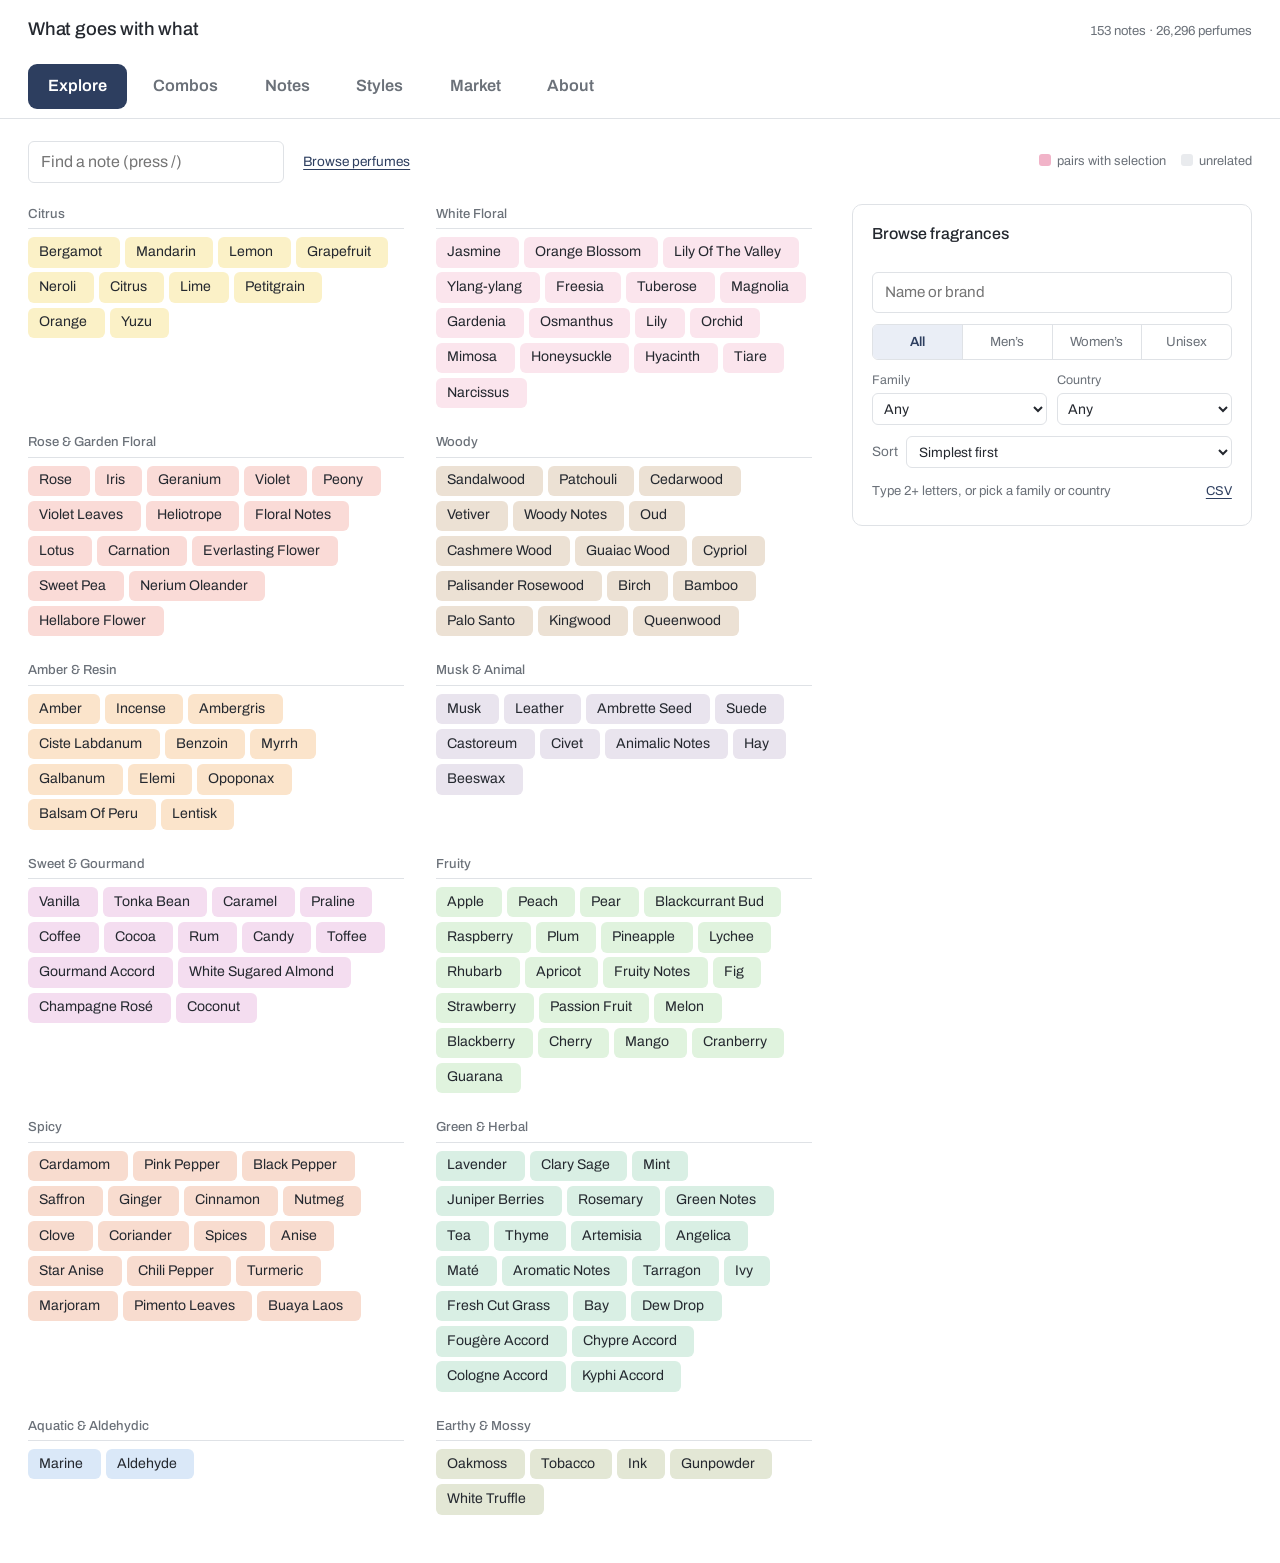
==== site/index.html @ 8da6c22d "Prominent two-level tabs; Families, Regions, Market views; family/country filters Co-Authored-By: Cl" ====
<!doctype html>
<html lang="en">
<head>
<meta charset="utf-8">
<meta name="viewport" content="width=device-width, initial-scale=1, viewport-fit=cover">
<title>What Goes With What</title>
<meta name="description" content="Which perfume notes go together, and which fragrances fit.">
<link rel="stylesheet" href="style.css">
</head>
<body data-view="explore">

<header class="top">
  <h1>What goes with what</h1>
  <p class="stat"><span id="n-notes"></span> notes · <span id="n-perf"></span> perfumes</p>
</header>

<nav class="tabbar" id="tabbar" aria-label="Sections">
  <div class="ptabs" id="ptabs" role="tablist"></div>
  <div class="sbar" id="sbar"><div class="stabs" id="stabs" role="tablist"></div></div>
</nav>

<main>

<div class="pane" id="v-explore" data-view="explore">
  <section class="lab" id="table">
    <div class="inner">
      <div class="finder">
        <input id="q" type="search" autocomplete="off" spellcheck="false" placeholder="Find a note (press /)" aria-label="Find a note">
        <button id="lookup" class="linkish">Browse perfumes</button>
        <button id="clear" class="linkish" hidden>Clear</button>
        <span class="key"><i class="sw hot"></i>pairs with selection <i class="sw cold"></i>unrelated</span>
      </div>
      <div class="lab-grid">
        <div id="board" class="board"></div>
        <aside id="panel" class="panel" aria-live="polite"></aside>
      </div>
    </div>
  </section>
</div>

<section class="pane" id="v-pairs" data-view="pairs" hidden>
  <div class="inner">
    <p class="lede">Notes that appear together far more often than their popularity predicts.</p>
    <input class="tabfilter" data-filter="t-pairs" type="search" placeholder="Filter by note" aria-label="Filter">
    <table class="grid" id="t-pairs"></table>
  </div>
</section>

<section class="pane" id="v-trios" data-view="trios" hidden>
  <div class="inner">
    <p class="lede">Three-note combinations. Sort by lift for tight signatures, by perfumes for what’s common.</p>
    <input class="tabfilter" data-filter="t-trios" type="search" placeholder="Filter by note" aria-label="Filter">
    <table class="grid" id="t-trios"></table>
  </div>
</section>

<section class="pane" id="v-swap" data-view="swap" hidden>
  <div class="inner">
    <p class="lede">Notes with near-identical partners that rarely appear together. Candidates to swap for each other.</p>
    <input class="tabfilter" data-filter="t-swap" type="search" placeholder="Filter by note" aria-label="Filter">
    <table class="grid" id="t-swap"></table>
  </div>
</section>

<section class="pane" id="v-avoid" data-view="avoid" hidden>
  <div class="inner">
    <p class="lede">Common notes that almost never appear together. “Closest” shows the nearest perfumes that do exist.</p>
    <input class="tabfilter" data-filter="t-avoid" type="search" placeholder="Filter by note" aria-label="Filter">
    <table class="grid" id="t-avoid"></table>
  </div>
</section>

<section class="pane" id="v-trends" data-view="trends" hidden>
  <div class="inner">
    <p class="lede">Share of perfumes containing each note or pair. About three quarters of the data is from 2015 on.</p>
    <input class="tabfilter" data-filter="t-time,t-ptime" type="search" placeholder="Filter by note" aria-label="Filter">
    <h3>Notes</h3>
    <table class="grid" id="t-time"></table>
    <h3>Pairs</h3>
    <table class="grid" id="t-ptime"></table>
  </div>
</section>

<section class="pane" id="v-families" data-view="families" hidden>
  <div class="inner">
    <p class="lede">The classic fragrance families. Core notes are the most common within a family; signature notes are over-represented compared with all perfumes. Trend bars show each family’s share of releases, before 2005 to 2020 on.</p>
    <p class="legend">Audience <i class="k m"></i>men’s <i class="k w"></i>women’s <i class="k u"></i>unisex</p>
    <input class="tabfilter" data-filter="t-fam,t-sub" type="search" placeholder="Filter by family or note" aria-label="Filter">
    <h3>Families</h3>
    <table class="grid" id="t-fam"></table>
    <h3>Subfamilies</h3>
    <table class="grid" id="t-sub"></table>
  </div>
</section>

<section class="pane" id="v-regions" data-view="regions" hidden>
  <div class="inner">
    <p class="lede">Countries with at least 60 perfumes, by the notes they over-use and how their output is changing. Country is the brand’s, and is unknown for some perfumes.</p>
    <p class="legend">Audience <i class="k m"></i>men’s <i class="k w"></i>women’s <i class="k u"></i>unisex</p>
    <input class="tabfilter" data-filter="t-reg" type="search" placeholder="Filter by country or note" aria-label="Filter">
    <table class="grid" id="t-reg"></table>
  </div>
</section>

<section class="pane" id="v-market" data-view="market" hidden>
  <div class="inner">
    <p class="lede">Releases per year, audience mix and formula size. The latest year is partial, and years before 2000 are too thin to show.</p>
    <p class="legend">Audience <i class="k m"></i>men’s <i class="k w"></i>women’s <i class="k u"></i>unisex</p>
    <table class="grid" id="t-market"></table>
  </div>
</section>

<section class="pane" id="v-houses" data-view="houses" hidden>
  <div class="inner">
    <p class="lede">Notes each house uses far more than the market average (multiple shown), with audience mix and median release year.</p>
    <input class="tabfilter" data-filter="t-houses" type="search" placeholder="Filter by house or note" aria-label="Filter">
    <table class="grid" id="t-houses"></table>
  </div>
</section>

<section class="pane" id="v-formulas" data-view="formulas" hidden>
  <div class="inner">
    <p class="lede">Average number of notes in perfumes containing each note. Overall average: <b id="avg-size"></b>.</p>
    <input class="tabfilter" data-filter="t-size" type="search" placeholder="Filter by note" aria-label="Filter">
    <table class="grid" id="t-size"></table>
  </div>
</section>

<section class="pane" id="v-audience" data-view="audience" hidden>
  <div class="inner">
    <p class="lede">Share of men’s, women’s and unisex perfumes containing each note. These are shelf categories, not facts about noses.</p>
    <input class="tabfilter" data-filter="t-aud" type="search" placeholder="Filter by note" aria-label="Filter">
    <table class="grid" id="t-aud"></table>
  </div>
</section>

<section class="pane" id="v-about" data-view="about" hidden>
  <div class="inner">
    <dl class="about">
      <dt>Lift</dt><dd>How many times more often notes appear together than if each were scattered independently. 1× is chance. With several notes selected, it compares a note’s share among matching perfumes to its share overall.</dd>
      <dt>Table colours</dt><dd>Relative to the other notes for your selection, so busy formulas don’t light everything up. The number on a tile is the raw lift.</dd>
      <dt>Cleaning</dt><dd>394 raw labels merged into 153: origins dropped (Jasmine (Egypt) is Jasmine), aroma-chemicals folded into the note they imitate (Galaxolide is Musk), synonyms joined.</dd>
      <dt>Stand-ins</dt><dd>Cosine similarity of notes’ centred lift profiles. Usage-based suggestions, not odour or chemistry. Similar fragrances use note-list overlap (Jaccard).</dd>
      <dt>Data</dt><dd>Open <i>doevent/perfume</i> dataset, 2024 snapshot, not a Fragrantica export. Flat note lists, no top/heart/base. Mass-market ranges are over-represented. Rankings ignore anything under about 40 perfumes.</dd>
    </dl>
  </div>
</section>

</main>

<script src="data.js"></script>
<script src="app.js"></script>
</body>
</html>
---- site/style.css ----
@font-face{
  font-family:"Archivo";
  src:url(fonts/archivo-latin.woff2) format("woff2");
  font-weight:100 900;font-stretch:62% 125%;font-display:swap;
}
:root{
  --surface:#f2f3f5;
  --line:#dfe2e6;
  --ink:#24282f;
  --body:#444a53;
  --mute:#6b7179;
  --faint:#a9aeb5;
  --accent:#2d3e5f;
  --accent-soft:#c6d1e6;
  --accent-wash:#eaeef6;
  --gray:#e9ebee;
  --tabh:6rem;
  --font:"Archivo","Helvetica Neue",Arial,sans-serif;
}
*{box-sizing:border-box}
[hidden]{display:none!important}
html{font-family:var(--font);font-size:16px;line-height:1.5;color:var(--body);background:#fff;-webkit-text-size-adjust:100%}
body{margin:0;font-variant-numeric:tabular-nums}
button{font:inherit;color:inherit;border:0;background:none;padding:0;cursor:pointer}
a{color:var(--accent)}
b{font-weight:600;color:var(--ink)}
.inner{max-width:80rem;margin:0 auto;padding:0 1.75rem}

/* header + tabs */
.top{max-width:80rem;margin:0 auto;padding:1rem 1.75rem .7rem;display:flex;justify-content:space-between;align-items:baseline;gap:1rem}
.top h1{margin:0;font-size:1.15rem;font-weight:500;color:var(--ink);letter-spacing:-.01em}
.stat{margin:0;font-size:.82rem;color:var(--mute)}
.tabbar{position:sticky;top:0;z-index:25;background:#fff;border-bottom:1px solid var(--line)}
.ptabs{max-width:80rem;margin:0 auto;padding:.55rem 1.75rem;display:flex;gap:.4rem;overflow-x:auto;scrollbar-width:none}
.ptabs::-webkit-scrollbar{display:none}
.pt{flex:none;padding:.65rem 1.25rem;border-radius:9px;font-size:1.02rem;font-weight:600;color:var(--mute);transition:background .15s,color .15s}
.pt:hover{background:var(--surface);color:var(--ink)}
.pt.on{background:var(--accent);color:#fff}
.sbar{background:#f6f7f8;border-top:1px solid var(--line)}
.stabs{max-width:80rem;margin:0 auto;padding:0 1.75rem;display:flex;gap:1.5rem;overflow-x:auto;scrollbar-width:none}
.stabs::-webkit-scrollbar{display:none}
.st{flex:none;padding:.6rem 0;font-size:.92rem;font-weight:500;color:var(--mute);border-bottom:2px solid transparent;margin-bottom:-1px;white-space:nowrap}
.st:hover{color:var(--ink)}
.st.on{color:var(--ink);border-bottom-color:var(--accent);font-weight:600}
.pane{min-height:60vh}
.pane>.inner{padding-top:1.6rem;padding-bottom:3rem}
.lede{margin:0 0 1rem;max-width:44rem;color:var(--mute)}
.pane h3{margin:2.2rem 0 .3rem;font-size:.95rem;font-weight:600;color:var(--ink)}
.linkish{font-size:.85rem;color:var(--accent);text-decoration:underline;text-underline-offset:3px}
.linkish:hover{color:var(--ink)}

/* explore: finder + board */
.lab{padding:1.4rem 0 3rem}
.finder{display:flex;align-items:center;flex-wrap:wrap;gap:.6rem 1.2rem;margin-bottom:1.3rem}
.finder input{font:inherit;font-size:1rem;color:var(--ink);background:#fff;border:1px solid var(--line);border-radius:6px;padding:.5rem .75rem;width:16rem;max-width:100%;outline:none;-webkit-appearance:none;appearance:none}
.finder input:focus,.fctl input:focus,.tabfilter:focus{border-color:var(--accent);box-shadow:0 0 0 3px var(--accent-wash)}
.key{margin-left:auto;font-size:.8rem;color:var(--mute)}
.sw{display:inline-block;width:.75rem;height:.75rem;border-radius:3px;margin:0 .35rem 0 .8rem;vertical-align:-.05rem}
.sw:first-child{margin-left:0}
.sw.hot{background:#f1b3c8}
.sw.cold{background:var(--gray)}
.lab-grid{display:grid;grid-template-columns:minmax(0,1fr) 25rem;gap:2.5rem;align-items:start}
.board{display:flex;flex-wrap:wrap;gap:1.5rem 2rem;align-content:flex-start}
.fam{flex:1 1 17rem;max-width:34rem}
.fam h4{margin:0 0 .5rem;font-weight:500;font-size:.82rem;border-bottom:1px solid var(--line);padding-bottom:.3rem}
.fam h4 button{color:var(--mute)}
.fam h4 button:hover{color:var(--ink)}
.fam .g{display:flex;flex-wrap:wrap;gap:.3rem}
.tile{display:inline-flex;align-items:baseline;gap:.4rem;padding:.42rem .7rem;border-radius:6px;font-size:.88rem;line-height:1.2;background:var(--p);color:var(--ink);transition:background .2s,color .2s,opacity .2s;-webkit-tap-highlight-color:transparent}
.tile:hover{background:var(--m)}
.tile:focus-visible{outline:2px solid var(--accent);outline-offset:2px}
.tile .lf{font-size:.7rem;font-weight:600;color:var(--d)}
.tile.sel{background:var(--d);color:#fff}
.board.rel .tile{background:color-mix(in srgb,color-mix(in srgb,var(--d) 20%,var(--m)) calc(var(--s,0)*100%),var(--gray));color:color-mix(in srgb,var(--ink) calc(30% + var(--s,0)*70%),#b4b9c0)}
.board.rel .tile:hover{background:color-mix(in srgb,color-mix(in srgb,var(--d) 20%,var(--m)) calc(var(--s,0)*100% + 14%),var(--gray))}
.board.rel .tile.cold{opacity:.65}
.board.rel .tile.sel{background:var(--d);color:#fff;opacity:1}
.board.rel .tile.sel .lf{display:none}
.board.searching .tile:not(.hit){opacity:.25}
.board.searching .tile.hit{outline:2px solid var(--accent);outline-offset:1px}
.board.solo .fam:not(.on){opacity:.25}

/* panel */
.panel{position:sticky;top:calc(var(--tabh) + 1rem);border:1px solid var(--line);border-radius:10px;max-height:calc(100vh - var(--tabh) - 2rem);overflow:auto;background:#fff}
.phead{padding:1.1rem 1.2rem 0}
.pbody{padding:0 1.2rem 1.3rem}
.empty-t{margin:0 0 .6rem;font-weight:500;color:var(--ink)}
.sels{display:flex;flex-wrap:wrap;gap:.35rem;margin:0 0 .7rem}
.sels .chip{background:var(--d);color:#fff;border-color:var(--d)}
.sels .chip:after{content:" \00d7";opacity:.75}
.count{margin:0;color:var(--mute);font-size:.92rem}
.count b{font-size:1.9rem;font-weight:400;letter-spacing:-.02em;margin-right:.2rem}
.count small{margin-left:.4rem;font-size:.78rem}
.tabs{display:flex;gap:1.5rem;margin:.8rem -1.2rem 0;padding:0 1.2rem;border-bottom:1px solid var(--line)}
.tab{padding:.6rem 0;font-weight:500;font-size:.9rem;color:var(--mute);border-bottom:2px solid transparent;margin-bottom:-1px}
.tab i{font-style:normal;font-weight:400;color:var(--faint);margin-left:.3rem}
.tab:hover{color:var(--ink)}
.tab.on{color:var(--ink);border-bottom-color:var(--accent)}
.cta{display:flex;justify-content:space-between;align-items:center;width:100%;margin:1rem 0 .2rem;padding:.7rem 1rem;background:var(--accent-wash);border:1px solid var(--accent-soft);border-radius:8px;font-weight:500;color:var(--accent);font-size:.92rem}
.cta b{color:var(--accent);font-weight:500}
.cta:hover{background:var(--accent-soft);color:var(--ink)}
.panel h5{margin:1.2rem 0 .35rem;font-weight:600;font-size:.82rem;color:var(--ink);padding-bottom:.3rem;border-bottom:1px solid var(--line)}
.panel h5 span{font-weight:400;color:var(--faint);margin-left:.3rem}
.hint{font-size:.85rem;color:var(--mute);margin:.8rem 0 0}
.plist{list-style:none;margin:0;padding:0}
.plist li{display:flex;align-items:center;gap:.55rem;padding:.2rem 0;font-size:.9rem}
.plist .bar{flex:1;height:.4rem;background:var(--surface);border-radius:3px;min-width:1rem;overflow:hidden}
.plist .bar i{display:block;height:100%;background:var(--m)}
.plist .v{font-weight:500;color:var(--ink);width:3.4rem;text-align:right;flex:none}

/* fragrance finder */
.fctl{display:flex;flex-direction:column;gap:.7rem;padding-top:1rem}
.fctl input[type=search],.tabfilter{font:inherit;font-size:.95rem;color:var(--ink);background:#fff;border:1px solid var(--line);border-radius:6px;padding:.5rem .75rem;width:100%;outline:none;-webkit-appearance:none;appearance:none}
.tabfilter{width:18rem;max-width:100%;margin:0 0 .6rem}
.seg{display:flex;border:1px solid var(--line);border-radius:6px;overflow:hidden}
.seg button{flex:1;padding:.45rem .2rem;border-left:1px solid var(--line);font-size:.83rem;color:var(--mute)}
.seg button:first-child{border-left:0}
.seg button:hover{background:var(--surface)}
.seg button.on{background:var(--accent-wash);color:var(--accent);font-weight:600}
.sort,.chk{font-size:.85rem;color:var(--mute);display:flex;align-items:center;gap:.5rem}
.sort select{font:inherit;color:var(--ink);border:1px solid var(--line);background:#fff;border-radius:6px;padding:.4rem .5rem;flex:1}
.chk input{width:1.1rem;height:1.1rem;accent-color:var(--accent)}
.fline{display:flex;justify-content:space-between;align-items:baseline;gap:1rem;margin:.8rem 0 .2rem;font-size:.82rem;color:var(--mute)}
.fline .linkish{font-size:.8rem;margin-left:.9rem}
.flist{list-style:none;margin:0;padding:0}
.frag{padding:.85rem 0;border-top:1px solid var(--line)}
.frag .ft b{font-weight:600;font-size:.98rem;line-height:1.2}
.frag .ft span{color:var(--mute);font-size:.88rem}
.frag .fm{font-size:.78rem;color:var(--mute);margin:.15rem 0 .5rem}
.frag .fm u{text-decoration:none;color:var(--ink);font-weight:500}
.fn{display:flex;flex-wrap:wrap;gap:.3rem}
.fn .n{font-size:.74rem;padding:.12rem .5rem;border-radius:999px;background:var(--surface);color:var(--mute)}
.fn .n.hit{background:var(--p);color:var(--d);box-shadow:inset 0 0 0 1px var(--m);font-weight:600}
.fn .n.more{background:none;color:var(--faint);padding-left:.2rem}
.facts{display:flex;gap:1.1rem;margin-top:.55rem}
.facts .linkish{font-size:.78rem}
.sim{margin-top:.7rem;padding:.7rem .9rem;background:#f8f9fa;border:1px solid var(--line);border-radius:8px}
.simlist{list-style:none;margin:0;padding:0}
.simlist li{padding:.55rem 0;border-top:1px solid var(--line)}
.simlist li:first-child{border-top:0;padding-top:.1rem}
.simlist b{font-weight:600;font-size:.9rem}
.simlist span{color:var(--mute);font-size:.84rem}
.simlist em{font-style:normal;font-size:.75rem;color:var(--accent);margin-left:.3rem;font-weight:500}
.simlist .fn{margin-top:.3rem}
.more{display:block;width:100%;margin-top:.7rem;padding:.65rem;border:1px solid var(--line);border-radius:6px;font-weight:500;font-size:.85rem;color:var(--ink)}
.more:hover{background:var(--surface)}

/* chips + actions */
.chip{display:inline-block;background:var(--p,#fff);color:var(--d,var(--ink));border:1px solid color-mix(in srgb,var(--m,var(--line)) 70%,transparent);border-radius:5px;font-weight:500;font-size:.88rem;line-height:1.2;padding:.2rem .5rem;white-space:nowrap}
button.chip:hover{background:var(--m,var(--accent-wash))}
.chip i{font-style:normal;font-weight:400;opacity:.7;font-size:.82em;margin-left:.2rem}
.act{font-size:.8rem;font-weight:500;color:var(--accent);text-decoration:underline;text-underline-offset:3px;white-space:nowrap}
.act:hover{color:var(--ink)}

/* tables */
.grid{width:100%;border-collapse:collapse;font-size:.92rem}
.grid th{position:sticky;top:var(--tabh);z-index:2;background:#fff;text-align:left;font-weight:500;font-size:.78rem;color:var(--mute);padding:.55rem 1rem .55rem 0;border-bottom:1px solid var(--ink)}
.grid th button{color:inherit}
.grid th button:hover,.grid th button.on{color:var(--ink)}
.grid th button.on{font-weight:600}
.grid td{padding:.5rem 1rem .5rem 0;border-bottom:1px solid var(--line);vertical-align:middle}
.grid th:last-child,.grid td:last-child{padding-right:0}
.grid .num{text-align:right;white-space:nowrap}
.grid td .chip{margin:.1rem .3rem .1rem 0}
.grid td:last-child .act{float:right}
.bars{display:inline-flex;align-items:flex-end;gap:2px;height:1.5rem;vertical-align:middle}
.bars i{display:block;width:.5rem;background:var(--m,#aab7d4);opacity:.6;border-radius:2px}
.bars i:last-child{background:var(--d,var(--accent));opacity:1}
.sp{display:grid;grid-template-columns:1fr 1fr;gap:2px;min-width:9rem;align-items:center}
.sp .l{display:flex;justify-content:flex-end}.sp .r{display:flex}
.sp i{display:block;height:.8rem;border-radius:2px}
.sp .l i{background:#8fb3e0}
.sp .r i{background:#eda5bf}
.stk{display:flex;width:6.5rem;height:.7rem;border-radius:3px;overflow:hidden;background:var(--surface)}
.stk i{display:block;height:100%}
.stk .m,.legend .m{background:#8fb3e0}.stk .w,.legend .w{background:#eda5bf}.stk .u,.legend .u{background:#cfd2d7}
.legend{margin:0 0 .9rem;font-size:.8rem;color:var(--mute)}
.legend .k{display:inline-block;width:.75rem;height:.75rem;border-radius:3px;margin:0 .3rem 0 .7rem;vertical-align:-.05rem}
.hb{display:inline-block;width:7rem;height:.6rem;background:var(--surface);border-radius:3px;overflow:hidden;vertical-align:middle;margin-right:.4rem}
.hb i{display:block;height:100%;background:var(--accent-soft)}
.fsel{display:grid;grid-template-columns:1fr 1fr;gap:.6rem}
.fsel label{display:flex;flex-direction:column;gap:.2rem;font-size:.78rem;color:var(--mute)}
.fsel select{font:inherit;font-size:.88rem;color:var(--ink);border:1px solid var(--line);background:#fff;border-radius:6px;padding:.4rem .4rem;width:100%}
.about{max-width:42rem;margin:0}
.about dt{font-weight:600;color:var(--ink);margin-top:1.2rem}
.about dt:first-child{margin-top:0}
.about dd{margin:.15rem 0 0}

/* ---------- tablet / phone ---------- */
@media (max-width:980px){
  .inner,.top{padding-left:1.1rem;padding-right:1.1rem}
  .ptabs{padding:.5rem .6rem;gap:.25rem}
  .pt{flex:1;padding:.7rem .1rem;font-size:.86rem;text-align:center;border-radius:8px}
  .stabs{padding:0 1.1rem;gap:1.3rem}
  .pane>.inner{padding-top:1.2rem}
  .lab{padding-top:1rem}
  .lab-grid{grid-template-columns:1fr}
  .finder input{flex:1 1 100%;width:100%}
  .key{margin-left:0;flex-basis:100%}
  .tile{padding:.55rem .8rem;font-size:.92rem}
  .tabfilter{width:100%}

  /* bottom sheet: collapsed shows selection + tabs; tap to open */
  body.has-sel[data-view="explore"]{padding-bottom:7.2rem}
  body:not([data-view="explore"]) .panel{display:none!important}
  .panel{display:none;position:fixed;left:0;right:0;bottom:0;top:auto;z-index:30;border:0;border-top:1px solid var(--line);border-radius:16px 16px 0 0;max-height:6.9rem;overflow:hidden;transition:max-height .28s ease;box-shadow:0 -10px 30px rgba(20,24,31,.12);padding-bottom:env(safe-area-inset-bottom)}
  body.has-sel .panel{display:block}
  .panel.open{max-height:82vh;max-height:82dvh;overflow:auto}
  .phead{position:sticky;top:0;background:#fff;padding:.5rem 1.1rem 0;z-index:2;cursor:pointer}
  .phead:before{content:"";display:block;width:2.4rem;height:4px;background:var(--line);border-radius:3px;margin:0 auto .6rem}
  .sels{margin:0;flex-wrap:nowrap;overflow-x:auto;scrollbar-width:none}
  .sels::-webkit-scrollbar{display:none}
  .sels .chip{flex:none}
  .count{display:none}
  .tabs{margin:.3rem -1.1rem 0;padding:0 1.1rem}
  .tab{flex:1}
  .pbody{padding:0 1.1rem 2.5rem}
  .empty-t{margin:0 0 .4rem}
}
@media (max-width:700px){
  .grid .hide-m{display:none}
  .grid{font-size:.86rem}
  .grid td,.grid th{padding-right:.5rem}
  .grid td .chip{font-size:.8rem;padding:.15rem .4rem}
  .hb{width:3rem}
  .sp{min-width:4.5rem}
  .stk{width:4.5rem}
  .stat{display:none}
}
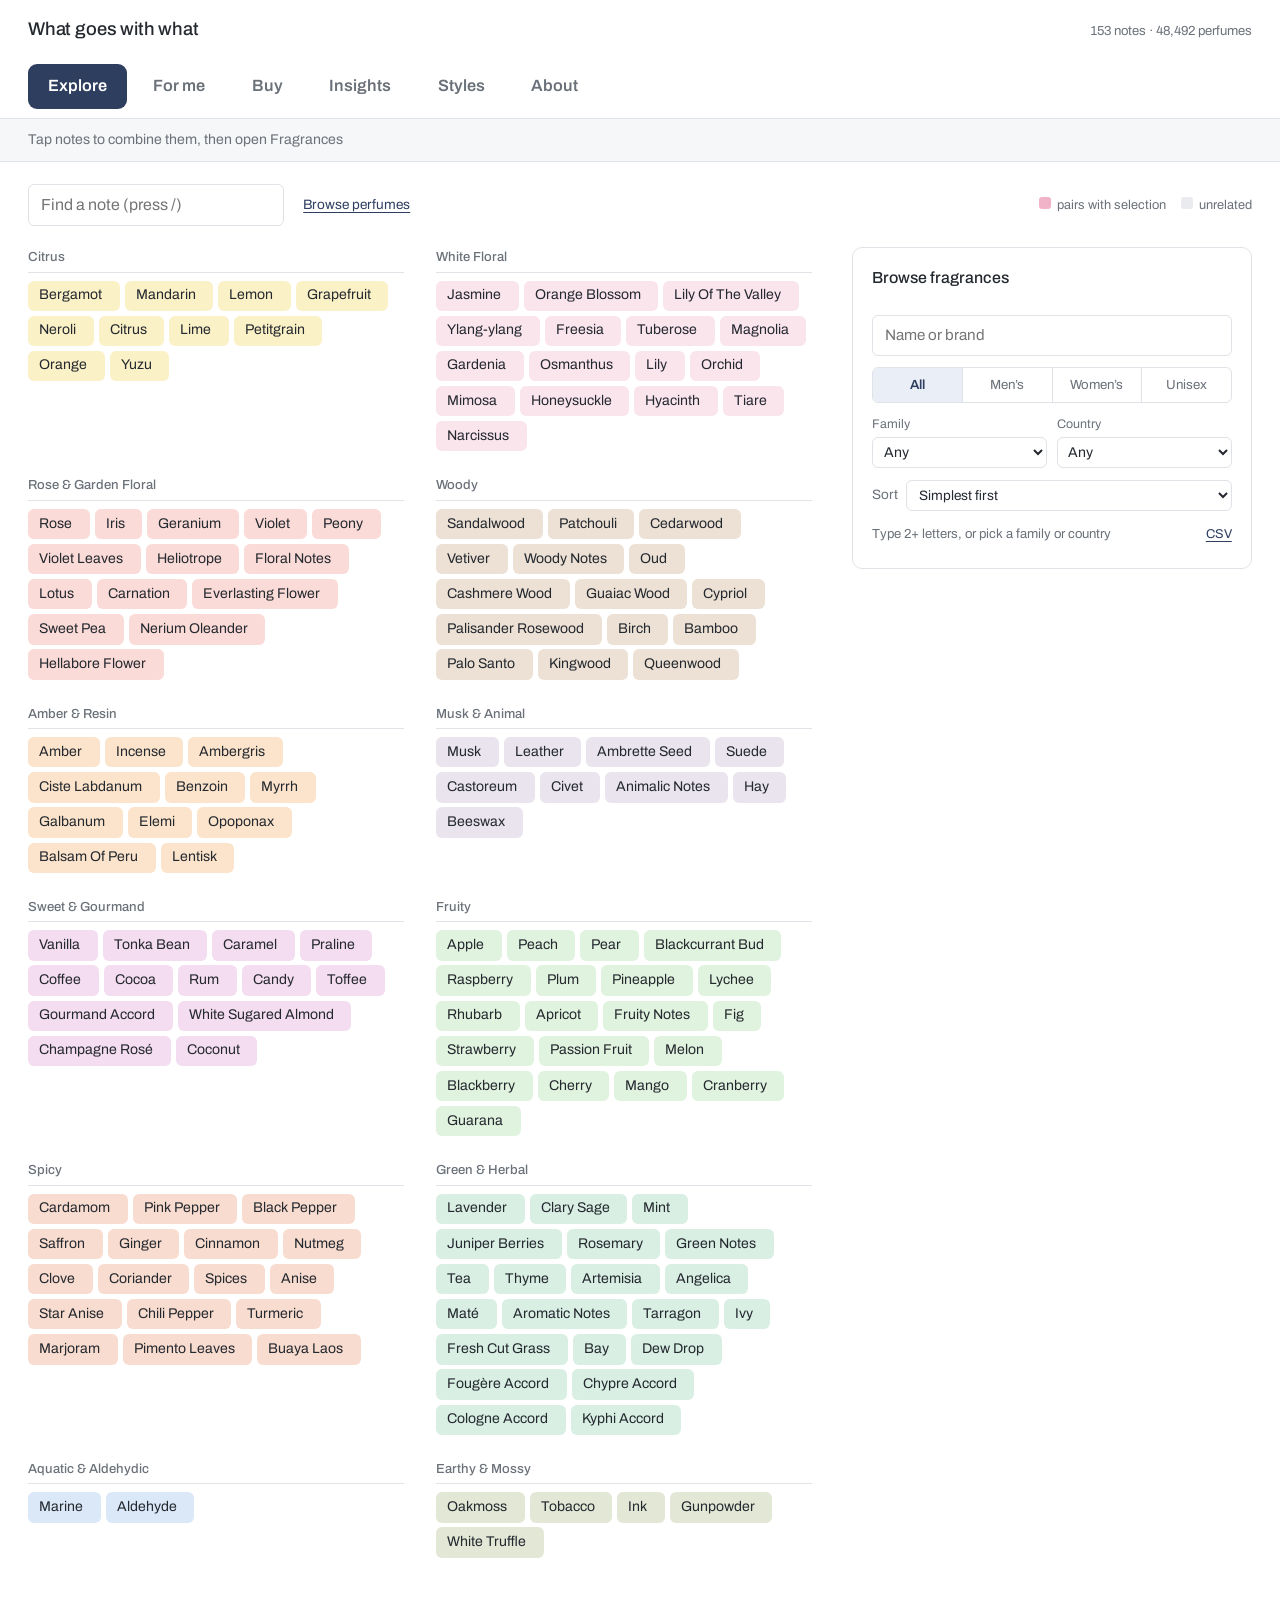
==== commit cb9c0699: "Taste/collection/shop recommender; prices, dupes and demand; merged 48k catalog with ratings and pyr" ====
--- a/site/index.html
+++ b/site/index.html
@@ -38,6 +38,70 @@
   </section>
 </div>
 
+<section class="pane" id="v-taste" data-view="taste" hidden>
+  <div class="inner">
+    <p class="lede">Tap a note to cycle: <b>love</b>, <b>avoid</b>, off. Everything here is saved in this browser only.</p>
+    <p class="tbar"><span id="taste-sum"></span><span><button class="linkish" data-export>Export</button><label class="linkish filelab">Import<input id="import" type="file" accept="application/json" hidden></label><button class="linkish" data-clear-me>Reset</button></span></p>
+    <div id="taste-board" class="board tboard"></div>
+    <h3>Families</h3>
+    <div id="taste-fams" class="chiprow"></div>
+    <h3>Audience</h3>
+    <div id="taste-aud" class="chiprow"></div>
+  </div>
+</section>
+
+<section class="pane" id="v-collection" data-view="collection" hidden>
+  <div class="inner">
+    <p class="lede">What you own. Shop steers away from near-copies and towards what fills gaps.</p>
+    <input id="coll-q" class="tabfilter" type="search" placeholder="Search a perfume to add" autocomplete="off" aria-label="Search a perfume to add">
+    <ul id="coll-res" class="flist rl"></ul>
+    <div id="coll-an"></div>
+    <h3>Your collection <span id="coll-n" class="count-n"></span></h3>
+    <ul id="coll-list" class="flist"></ul>
+    <h3>Not for me</h3>
+    <ul id="coll-dis" class="flist"></ul>
+  </div>
+</section>
+
+<section class="pane" id="v-shop" data-view="shop" hidden>
+  <div class="inner">
+    <div id="shop-ctl"></div>
+    <p id="shop-sum" class="hint"></p>
+    <ul id="shop-list" class="flist"></ul>
+    <button id="shop-more" class="more" hidden></button>
+  </div>
+</section>
+
+<section class="pane" id="v-prices" data-view="prices" hidden>
+  <div class="inner">
+    <p class="lede">Decant price per ml (EUR, Sep–Oct 2026) at 3, 10 and 30 ml. Cheapest way to try something before a full bottle.</p>
+    <input class="tabfilter" data-filter="t-prices" type="search" placeholder="Filter by perfume, house or note" aria-label="Filter">
+    <table class="grid" id="t-prices"></table>
+  </div>
+</section>
+
+<section class="pane" id="v-dupes" data-view="dupes" hidden>
+  <div class="inner">
+    <p class="lede">Original versus dupe, EU price per ml. “Same notes” compares note lists where both are in the catalog: the lower it is, the less alike they are.</p>
+    <input class="tabfilter" data-filter="t-dupes" type="search" placeholder="Filter by perfume or house" aria-label="Filter">
+    <table class="grid" id="t-dupes"></table>
+  </div>
+</section>
+
+<section class="pane" id="v-trending" data-view="trending" hidden>
+  <div class="inner">
+    <p class="lede">What Europe buys in decants, October 2025 to September 2026. Movers are for <span id="trend-period"></span>.</p>
+    <h3>Most bought</h3>
+    <table class="grid" id="t-eu"></table>
+    <h3>Climbing</h3>
+    <table class="grid" id="t-clm"></table>
+    <h3>Falling</h3>
+    <table class="grid" id="t-fal"></table>
+    <h3>Houses</h3>
+    <table class="grid" id="t-dh"></table>
+  </div>
+</section>
+
 <section class="pane" id="v-pairs" data-view="pairs" hidden>
   <div class="inner">
     <p class="lede">Notes that appear together far more often than their popularity predicts.</p>
@@ -141,8 +205,11 @@
       <dt>Table colours</dt><dd>Relative to the other notes for your selection, so busy formulas don’t light everything up. The number on a tile is the raw lift.</dd>
       <dt>Cleaning</dt><dd>394 raw labels merged into 153: origins dropped (Jasmine (Egypt) is Jasmine), aroma-chemicals folded into the note they imitate (Galaxolide is Musk), synonyms joined.</dd>
       <dt>Stand-ins</dt><dd>Cosine similarity of notes’ centred lift profiles. Usage-based suggestions, not odour or chemistry. Similar fragrances use note-list overlap (Jaccard).</dd>
-      <dt>Data</dt><dd>Open <i>doevent/perfume</i> dataset, 2024 snapshot, not a Fragrantica export. Flat note lists, no top/heart/base. Mass-market ranges are over-represented. Rankings ignore anything under about 40 perfumes.</dd>
+      <dt>Data</dt><dd><span id="cat-stats"></span> Notes are mapped onto a fixed list of 153. Fragrance statistics elsewhere (pairs, trios, families, trends) come from the original 26k-perfume sample; Explore, Shop and Collection use the full catalog. Ratings are Parfumo’s. Rankings ignore anything under about 40 perfumes.</dd>
+      <dt>Shop</dt><dd>Scores perfumes by loved notes (and notes common in your collection), your preferred families, rating, and how many notes you don’t yet own. It penalises avoided notes, near-copies of what you own, and look-alikes of what you disliked. Fit is relative to your best candidate.</dd>
     </dl>
+    <h3>Sources</h3>
+    <table class="grid" id="t-src"></table>
   </div>
 </section>
 
@@ -150,5 +217,6 @@
 
 <script src="data.js"></script>
 <script src="app.js"></script>
+<script src="me.js"></script>
 </body>
 </html>
--- a/site/style.css
+++ b/site/style.css
@@ -36,8 +36,9 @@
 .pt{flex:none;padding:.65rem 1.25rem;border-radius:9px;font-size:1.02rem;font-weight:600;color:var(--mute);transition:background .15s,color .15s}
 .pt:hover{background:var(--surface);color:var(--ink)}
 .pt.on{background:var(--accent);color:#fff}
-.sbar{background:#f6f7f8;border-top:1px solid var(--line)}
-.stabs{max-width:80rem;margin:0 auto;padding:0 1.75rem;display:flex;gap:1.5rem;overflow-x:auto;scrollbar-width:none}
+.sbar{background:#f6f7f8;border-top:1px solid var(--line);height:2.7rem;overflow:hidden}
+.sctx{align-self:center;font-size:.88rem;color:var(--mute);white-space:nowrap}
+.stabs{max-width:80rem;height:100%;margin:0 auto;padding:0 1.75rem;display:flex;gap:1.5rem;overflow-x:auto;scrollbar-width:none}
 .stabs::-webkit-scrollbar{display:none}
 .st{flex:none;padding:.6rem 0;font-size:.92rem;font-weight:500;color:var(--mute);border-bottom:2px solid transparent;margin-bottom:-1px;white-space:nowrap}
 .st:hover{color:var(--ink)}
@@ -71,14 +72,14 @@
 .tile:focus-visible{outline:2px solid var(--accent);outline-offset:2px}
 .tile .lf{font-size:.7rem;font-weight:600;color:var(--d)}
 .tile.sel{background:var(--d);color:#fff}
-.board.rel .tile{background:color-mix(in srgb,color-mix(in srgb,var(--d) 20%,var(--m)) calc(var(--s,0)*100%),var(--gray));color:color-mix(in srgb,var(--ink) calc(30% + var(--s,0)*70%),#b4b9c0)}
-.board.rel .tile:hover{background:color-mix(in srgb,color-mix(in srgb,var(--d) 20%,var(--m)) calc(var(--s,0)*100% + 14%),var(--gray))}
-.board.rel .tile.cold{opacity:.65}
+.board.rel .tile{background:color-mix(in srgb,color-mix(in srgb,var(--d) 30%,var(--m)) calc(var(--s,0)*100%),#eceef1);color:color-mix(in srgb,var(--ink) calc(var(--s,0)*100%),#6f7681)}
+.board.rel .tile:hover{background:color-mix(in srgb,color-mix(in srgb,var(--d) 30%,var(--m)) calc(var(--s,0)*100% + 14%),#eceef1)}
+.board.rel .tile.cold{opacity:.8}
 .board.rel .tile.sel{background:var(--d);color:#fff;opacity:1}
 .board.rel .tile.sel .lf{display:none}
 .board.searching .tile:not(.hit){opacity:.25}
 .board.searching .tile.hit{outline:2px solid var(--accent);outline-offset:1px}
-.board.solo .fam:not(.on){opacity:.25}
+.board.solo .fam:not(.on){opacity:.4}
 
 /* panel */
 .panel{position:sticky;top:calc(var(--tabh) + 1rem);border:1px solid var(--line);border-radius:10px;max-height:calc(100vh - var(--tabh) - 2rem);overflow:auto;background:#fff}
@@ -186,12 +187,65 @@
 .about dt:first-child{margin-top:0}
 .about dd{margin:.15rem 0 0}
 
+/* ---------- taste, shop, cards ---------- */
+.ttile{display:inline-flex;align-items:baseline;gap:.4rem;padding:.42rem .7rem;border-radius:6px;font-size:.88rem;line-height:1.2;background:var(--p,var(--surface));color:var(--ink);transition:background .15s}
+.ttile:hover{background:var(--m,var(--accent-wash))}
+.ttile.love{background:#d8f0dd;color:#1e6844;box-shadow:inset 0 0 0 2px #2e7733;font-weight:600}
+.ttile.love:before{content:"+";font-weight:700}
+.ttile.avoid{background:#fde7e5;color:#a5352d;box-shadow:inset 0 0 0 2px #d9534f;text-decoration:line-through}
+.ttile.avoid:before{content:"\2212";display:inline-block;text-decoration:none}
+.chiprow{display:flex;flex-wrap:wrap;gap:.4rem;align-items:center}
+.chiprow .hint{margin:0 0 0 .4rem}
+.tbar{display:flex;justify-content:space-between;gap:1rem;margin:0 0 1.2rem;font-size:.9rem;color:var(--mute)}
+.tbar .linkish{margin-left:1rem}
+.filelab{cursor:pointer}
+.tboard{margin-bottom:1rem}
+.pane .flist{max-width:54rem}
+.facts2{display:flex;flex-wrap:wrap;gap:.35rem;margin:0 0 .5rem}
+.fact{font-size:.74rem;font-weight:500;color:var(--body);background:var(--surface);padding:.12rem .5rem;border-radius:5px}
+.fact i{font-style:normal;color:var(--faint);margin-left:.3rem}
+.fact.hot{background:#fdeed2;color:#8a5a00}
+.pyr{display:flex;gap:.6rem;align-items:baseline;margin-top:.3rem}
+.pyr b{flex:none;width:2.7rem;font-size:.66rem;font-weight:600;color:var(--mute);text-transform:uppercase;letter-spacing:.03em}
+.why-row{display:flex;flex-wrap:wrap;gap:.35rem;margin:0 0 .55rem}
+.why{font-size:.76rem;font-weight:500;padding:.14rem .55rem;border-radius:999px}
+.why.love{background:#d8f0dd;color:#1e6844}
+.why.gap{background:var(--accent-wash);color:var(--accent)}
+.why.warn{background:#fdeed2;color:#8a5a00}
+.why.bad{background:#fde7e5;color:#a5352d}
+.frag .ft .fit{color:#fff}
+.fit{display:inline-grid;place-items:center;min-width:2rem;height:1.5rem;border-radius:999px;background:var(--accent);color:#fff;font-size:.75rem;font-weight:600;margin-right:.5rem;vertical-align:.1rem}
+.facts .linkish.on{color:var(--ink);font-weight:600;text-decoration-thickness:2px}
+.empty-li{list-style:none;color:var(--mute);padding:.8rem 0;font-size:.9rem}
+.res{list-style:none;display:flex;justify-content:space-between;gap:1rem;align-items:center;padding:.5rem 0;border-bottom:1px solid var(--line)}
+.res i{font-style:normal;color:var(--mute)}
+.rl{margin-bottom:1rem}
+.an-grid{display:grid;grid-template-columns:1fr 1fr;gap:2.5rem;margin:1rem 0}
+.fbar{display:grid;grid-template-columns:9rem 1fr 3rem;align-items:center;gap:.6rem;font-size:.85rem;margin:.25rem 0}
+.fbar i{display:block;height:.55rem;background:var(--accent-soft);border-radius:3px;min-width:2px}
+.fbar b{font-weight:500;text-align:right}
+.fbar.zero{color:var(--faint)}
+.ovl{font-size:.88rem;margin:.3rem 0}
+.ovl i{font-style:normal;color:var(--mute);margin-left:.3rem}
+.sgrid{display:grid;grid-template-columns:repeat(4,1fr);gap:.7rem;margin-bottom:.8rem;max-width:54rem}
+.sgrid label,.schk label{font-size:.78rem;color:var(--mute);display:flex;flex-direction:column;gap:.2rem}
+.sgrid select{font:inherit;font-size:.9rem;color:var(--ink);border:1px solid var(--line);background:#fff;border-radius:6px;padding:.45rem .4rem;width:100%}
+.schk{display:flex;flex-wrap:wrap;gap:.4rem 1.4rem;margin-bottom:.4rem}
+.schk label{flex-direction:row;align-items:center;gap:.45rem;font-size:.85rem}
+.schk input{accent-color:var(--accent);width:1.05rem;height:1.05rem}
+.sub{color:var(--mute);font-size:.82rem;margin-left:.2rem}
+.count-n{font-weight:400;color:var(--mute)}
+
 /* ---------- tablet / phone ---------- */
 @media (max-width:980px){
   .inner,.top{padding-left:1.1rem;padding-right:1.1rem}
-  .ptabs{padding:.5rem .6rem;gap:.25rem}
-  .pt{flex:1;padding:.7rem .1rem;font-size:.86rem;text-align:center;border-radius:8px}
-  .stabs{padding:0 1.1rem;gap:1.3rem}
+  .ptabs{padding:.55rem .6rem;gap:.3rem}
+  .pt{flex:1;min-height:2.9rem;padding:.7rem .1rem;font-size:.95rem;font-weight:700;text-align:center;border-radius:10px;background:var(--surface);color:var(--ink)}
+  .pt.on{background:var(--accent);color:#fff}
+  .sbar{height:3.4rem}
+  .stabs{padding:0 1.1rem;gap:.45rem;align-items:center}
+  .st{padding:.55rem 1rem;margin:0;border:1px solid var(--line);border-radius:999px;background:#fff;font-size:.93rem;color:var(--ink)}
+  .st.on{background:var(--accent-wash);border-color:var(--accent);color:var(--accent);font-weight:600}
   .pane>.inner{padding-top:1.2rem}
   .lab{padding-top:1rem}
   .lab-grid{grid-template-columns:1fr}
@@ -217,7 +271,16 @@
   .pbody{padding:0 1.1rem 2.5rem}
   .empty-t{margin:0 0 .4rem}
 }
+@media (max-width:440px){
+  .pt{font-size:.82rem}
+}
+@media (max-width:380px){
+  .pt{font-size:.86rem}
+}
 @media (max-width:700px){
+  .an-grid{grid-template-columns:1fr;gap:1rem}
+  .sgrid{grid-template-columns:1fr 1fr}
+  .fbar{grid-template-columns:7rem 1fr 2.5rem}
   .grid .hide-m{display:none}
   .grid{font-size:.86rem}
   .grid td,.grid th{padding-right:.5rem}
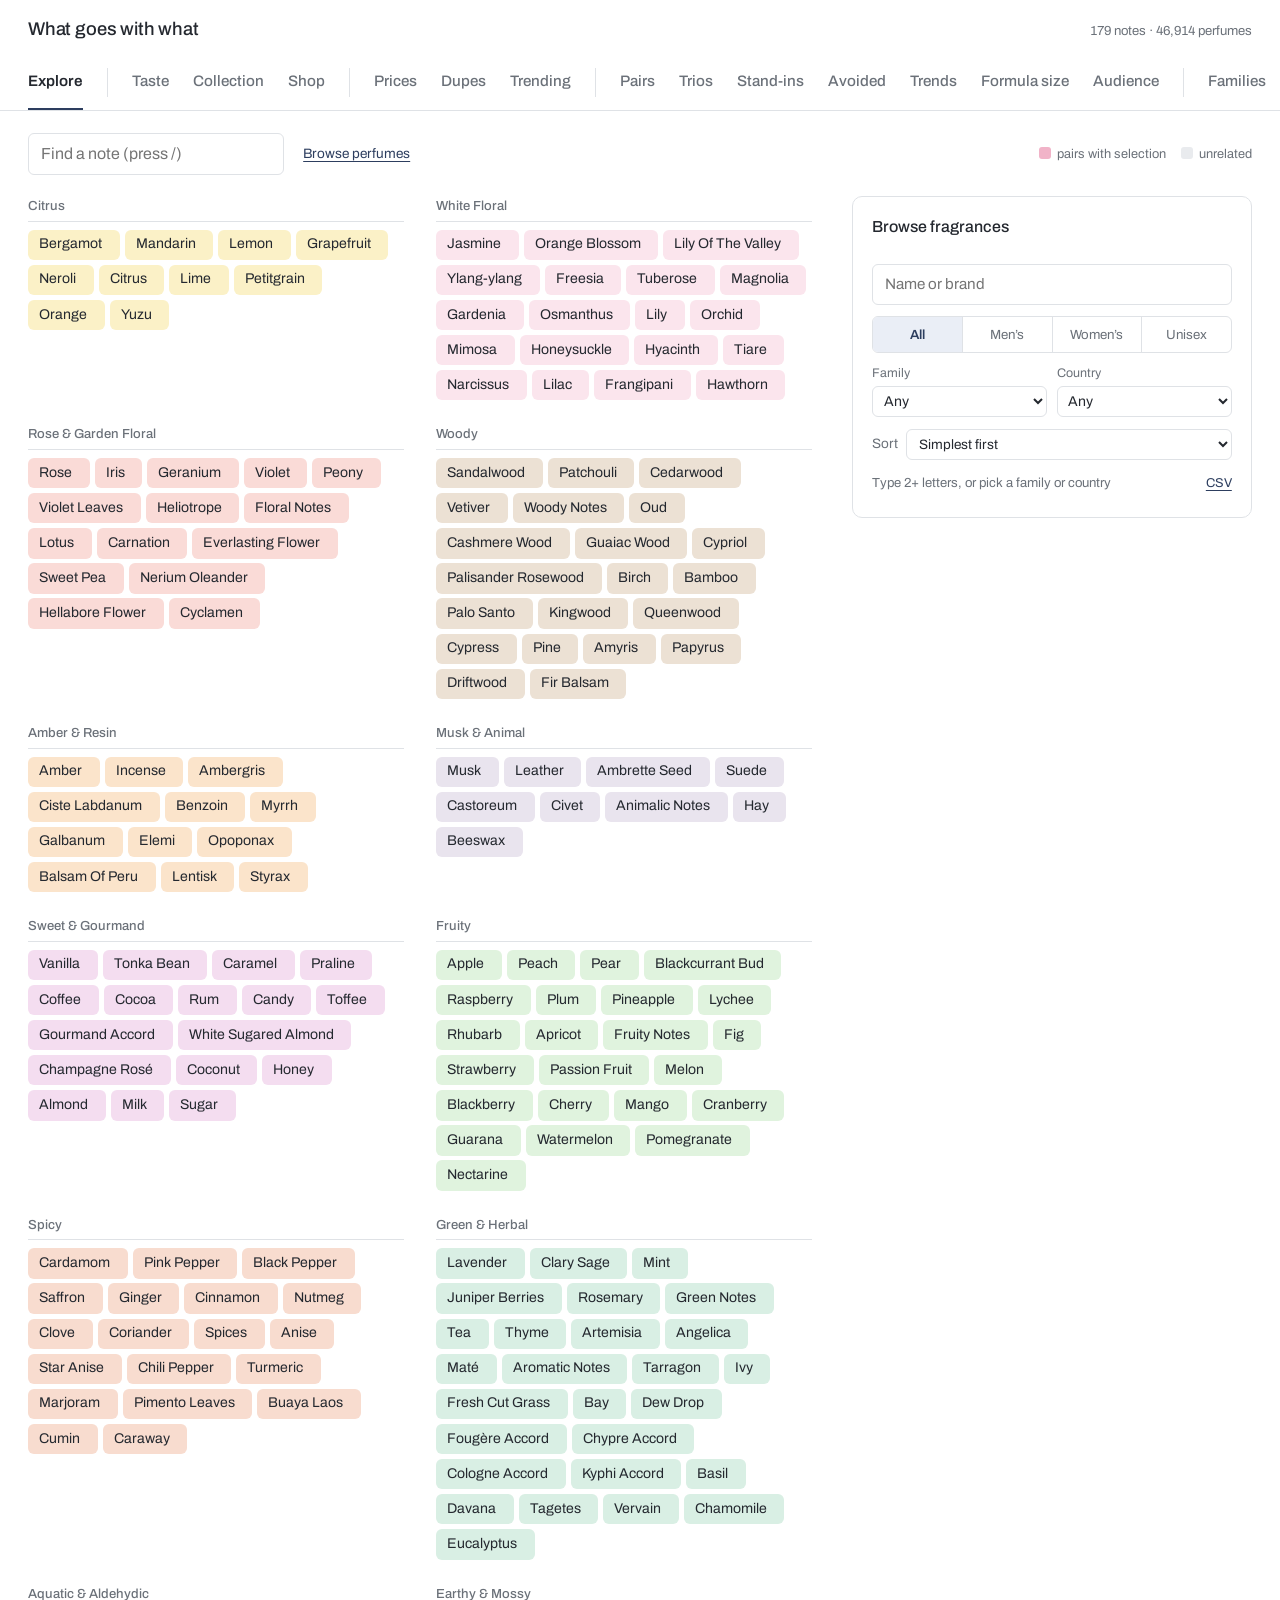
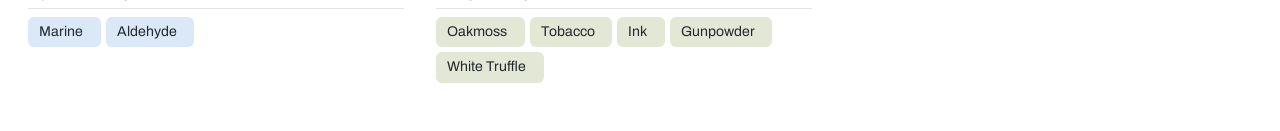
==== commit e6b34060: "Single scrolling tab bar; smarter dedupe and new notes; robust saved collection with backup link Co-" ====
--- a/site/index.html
+++ b/site/index.html
@@ -15,8 +15,7 @@
 </header>
 
 <nav class="tabbar" id="tabbar" aria-label="Sections">
-  <div class="ptabs" id="ptabs" role="tablist"></div>
-  <div class="sbar" id="sbar"><div class="stabs" id="stabs" role="tablist"></div></div>
+  <div class="tabbar-in" id="vtabs" role="tablist"></div>
 </nav>
 
 <main>
@@ -42,6 +41,7 @@
   <div class="inner">
     <p class="lede">Tap a note to cycle: <b>love</b>, <b>avoid</b>, off. Everything here is saved in this browser only.</p>
     <p class="tbar"><span id="taste-sum"></span><span><button class="linkish" data-export>Export</button><label class="linkish filelab">Import<input id="import" type="file" accept="application/json" hidden></label><button class="linkish" data-clear-me>Reset</button></span></p>
+    <p class="tbar"><span class="save-status"></span><span><button class="linkish" data-backup-link>Copy backup link</button></span></p>
     <div id="taste-board" class="board tboard"></div>
     <h3>Families</h3>
     <div id="taste-fams" class="chiprow"></div>
@@ -53,6 +53,8 @@
 <section class="pane" id="v-collection" data-view="collection" hidden>
   <div class="inner">
     <p class="lede">What you own. Shop steers away from near-copies and towards what fills gaps.</p>
+    <p class="tbar"><span class="save-status"></span><span><button class="linkish" data-backup-link>Copy backup link</button><button class="linkish" data-export>Download</button><label class="linkish filelab">Import<input id="import2" type="file" accept="application/json" hidden></label></span></p>
+    <div id="coll-unres"></div>
     <input id="coll-q" class="tabfilter" type="search" placeholder="Search a perfume to add" autocomplete="off" aria-label="Search a perfume to add">
     <ul id="coll-res" class="flist rl"></ul>
     <div id="coll-an"></div>
@@ -203,7 +205,8 @@
     <dl class="about">
       <dt>Lift</dt><dd>How many times more often notes appear together than if each were scattered independently. 1× is chance. With several notes selected, it compares a note’s share among matching perfumes to its share overall.</dd>
       <dt>Table colours</dt><dd>Relative to the other notes for your selection, so busy formulas don’t light everything up. The number on a tile is the raw lift.</dd>
-      <dt>Cleaning</dt><dd>394 raw labels merged into 153: origins dropped (Jasmine (Egypt) is Jasmine), aroma-chemicals folded into the note they imitate (Galaxolide is Musk), synonyms joined.</dd>
+      <dt>Cleaning notes</dt><dd>394 raw labels merged into 153: origins dropped (Jasmine (Egypt) is Jasmine), aroma-chemicals folded into the note they imitate (Galaxolide is Musk), synonyms joined. Notes from the newer sources are matched by head word and plural (Bulgarian rose is Rose); frequent ones the list lacked (honey, basil, cypress…) were added, each placed in the family it co-occurs with, with a few corrected by hand.</dd>
+      <dt>De-duplicating perfumes</dt><dd>Names are reduced to their distinguishing words (brand, year and concentration stripped), brand spellings that share many products are unified, and two entries merge when they have the same name in compatible years. Flankers (Intense, Elixir, Cologne) stay separate, and so do same-name perfumes with conflicting years.</dd>
       <dt>Stand-ins</dt><dd>Cosine similarity of notes’ centred lift profiles. Usage-based suggestions, not odour or chemistry. Similar fragrances use note-list overlap (Jaccard).</dd>
       <dt>Data</dt><dd><span id="cat-stats"></span> Notes are mapped onto a fixed list of 153. Fragrance statistics elsewhere (pairs, trios, families, trends) come from the original 26k-perfume sample; Explore, Shop and Collection use the full catalog. Ratings are Parfumo’s. Rankings ignore anything under about 40 perfumes.</dd>
       <dt>Shop</dt><dd>Scores perfumes by loved notes (and notes common in your collection), your preferred families, rating, and how many notes you don’t yet own. It penalises avoided notes, near-copies of what you own, and look-alikes of what you disliked. Fit is relative to your best candidate.</dd>
--- a/site/style.css
+++ b/site/style.css
@@ -31,18 +31,12 @@
 .top h1{margin:0;font-size:1.15rem;font-weight:500;color:var(--ink);letter-spacing:-.01em}
 .stat{margin:0;font-size:.82rem;color:var(--mute)}
 .tabbar{position:sticky;top:0;z-index:25;background:#fff;border-bottom:1px solid var(--line)}
-.ptabs{max-width:80rem;margin:0 auto;padding:.55rem 1.75rem;display:flex;gap:.4rem;overflow-x:auto;scrollbar-width:none}
-.ptabs::-webkit-scrollbar{display:none}
-.pt{flex:none;padding:.65rem 1.25rem;border-radius:9px;font-size:1.02rem;font-weight:600;color:var(--mute);transition:background .15s,color .15s}
-.pt:hover{background:var(--surface);color:var(--ink)}
-.pt.on{background:var(--accent);color:#fff}
-.sbar{background:#f6f7f8;border-top:1px solid var(--line);height:2.7rem;overflow:hidden}
-.sctx{align-self:center;font-size:.88rem;color:var(--mute);white-space:nowrap}
-.stabs{max-width:80rem;height:100%;margin:0 auto;padding:0 1.75rem;display:flex;gap:1.5rem;overflow-x:auto;scrollbar-width:none}
-.stabs::-webkit-scrollbar{display:none}
-.st{flex:none;padding:.6rem 0;font-size:.92rem;font-weight:500;color:var(--mute);border-bottom:2px solid transparent;margin-bottom:-1px;white-space:nowrap}
-.st:hover{color:var(--ink)}
-.st.on{color:var(--ink);border-bottom-color:var(--accent);font-weight:600}
+.tabbar-in{position:relative;max-width:80rem;margin:0 auto;padding:0 1.75rem;display:flex;align-items:stretch;gap:1.5rem;overflow-x:auto;scrollbar-width:none;-webkit-overflow-scrolling:touch}
+.tabbar-in::-webkit-scrollbar{display:none}
+.vt{flex:none;padding:.95rem 0;white-space:nowrap;font-size:.95rem;font-weight:500;color:var(--mute);border-bottom:3px solid transparent;margin-bottom:-1px}
+.vt:hover{color:var(--ink)}
+.vt.on{color:var(--ink);font-weight:600;border-bottom-color:var(--accent)}
+.vsep{flex:none;width:1px;background:var(--line);margin:.8rem 0}
 .pane{min-height:60vh}
 .pane>.inner{padding-top:1.6rem;padding-bottom:3rem}
 .lede{margin:0 0 1rem;max-width:44rem;color:var(--mute)}
@@ -234,18 +228,18 @@
 .schk label{flex-direction:row;align-items:center;gap:.45rem;font-size:.85rem}
 .schk input{accent-color:var(--accent);width:1.05rem;height:1.05rem}
 .sub{color:var(--mute);font-size:.82rem;margin-left:.2rem}
+.save-status.bad{color:#a5352d;font-weight:500}
+.unres{margin:0 0 .4rem;font-size:.88rem;color:var(--body)}
+.unres-row{display:flex;justify-content:space-between;gap:1rem;padding:.35rem 0;border-bottom:1px solid var(--line);font-size:.88rem}
+.unres-row i{font-style:normal;color:var(--mute)}
+#coll-unres{margin-bottom:1rem;max-width:54rem}
 .count-n{font-weight:400;color:var(--mute)}
 
 /* ---------- tablet / phone ---------- */
 @media (max-width:980px){
   .inner,.top{padding-left:1.1rem;padding-right:1.1rem}
-  .ptabs{padding:.55rem .6rem;gap:.3rem}
-  .pt{flex:1;min-height:2.9rem;padding:.7rem .1rem;font-size:.95rem;font-weight:700;text-align:center;border-radius:10px;background:var(--surface);color:var(--ink)}
-  .pt.on{background:var(--accent);color:#fff}
-  .sbar{height:3.4rem}
-  .stabs{padding:0 1.1rem;gap:.45rem;align-items:center}
-  .st{padding:.55rem 1rem;margin:0;border:1px solid var(--line);border-radius:999px;background:#fff;font-size:.93rem;color:var(--ink)}
-  .st.on{background:var(--accent-wash);border-color:var(--accent);color:var(--accent);font-weight:600}
+  .tabbar-in{padding:0 1.1rem;gap:1.3rem;-webkit-mask-image:linear-gradient(to right,#000 calc(100% - 2rem),transparent);mask-image:linear-gradient(to right,#000 calc(100% - 2rem),transparent)}
+  .vt{font-size:.98rem}
   .pane>.inner{padding-top:1.2rem}
   .lab{padding-top:1rem}
   .lab-grid{grid-template-columns:1fr}
@@ -272,10 +266,8 @@
   .empty-t{margin:0 0 .4rem}
 }
 @media (max-width:440px){
-  .pt{font-size:.82rem}
 }
 @media (max-width:380px){
-  .pt{font-size:.86rem}
 }
 @media (max-width:700px){
   .an-grid{grid-template-columns:1fr;gap:1rem}
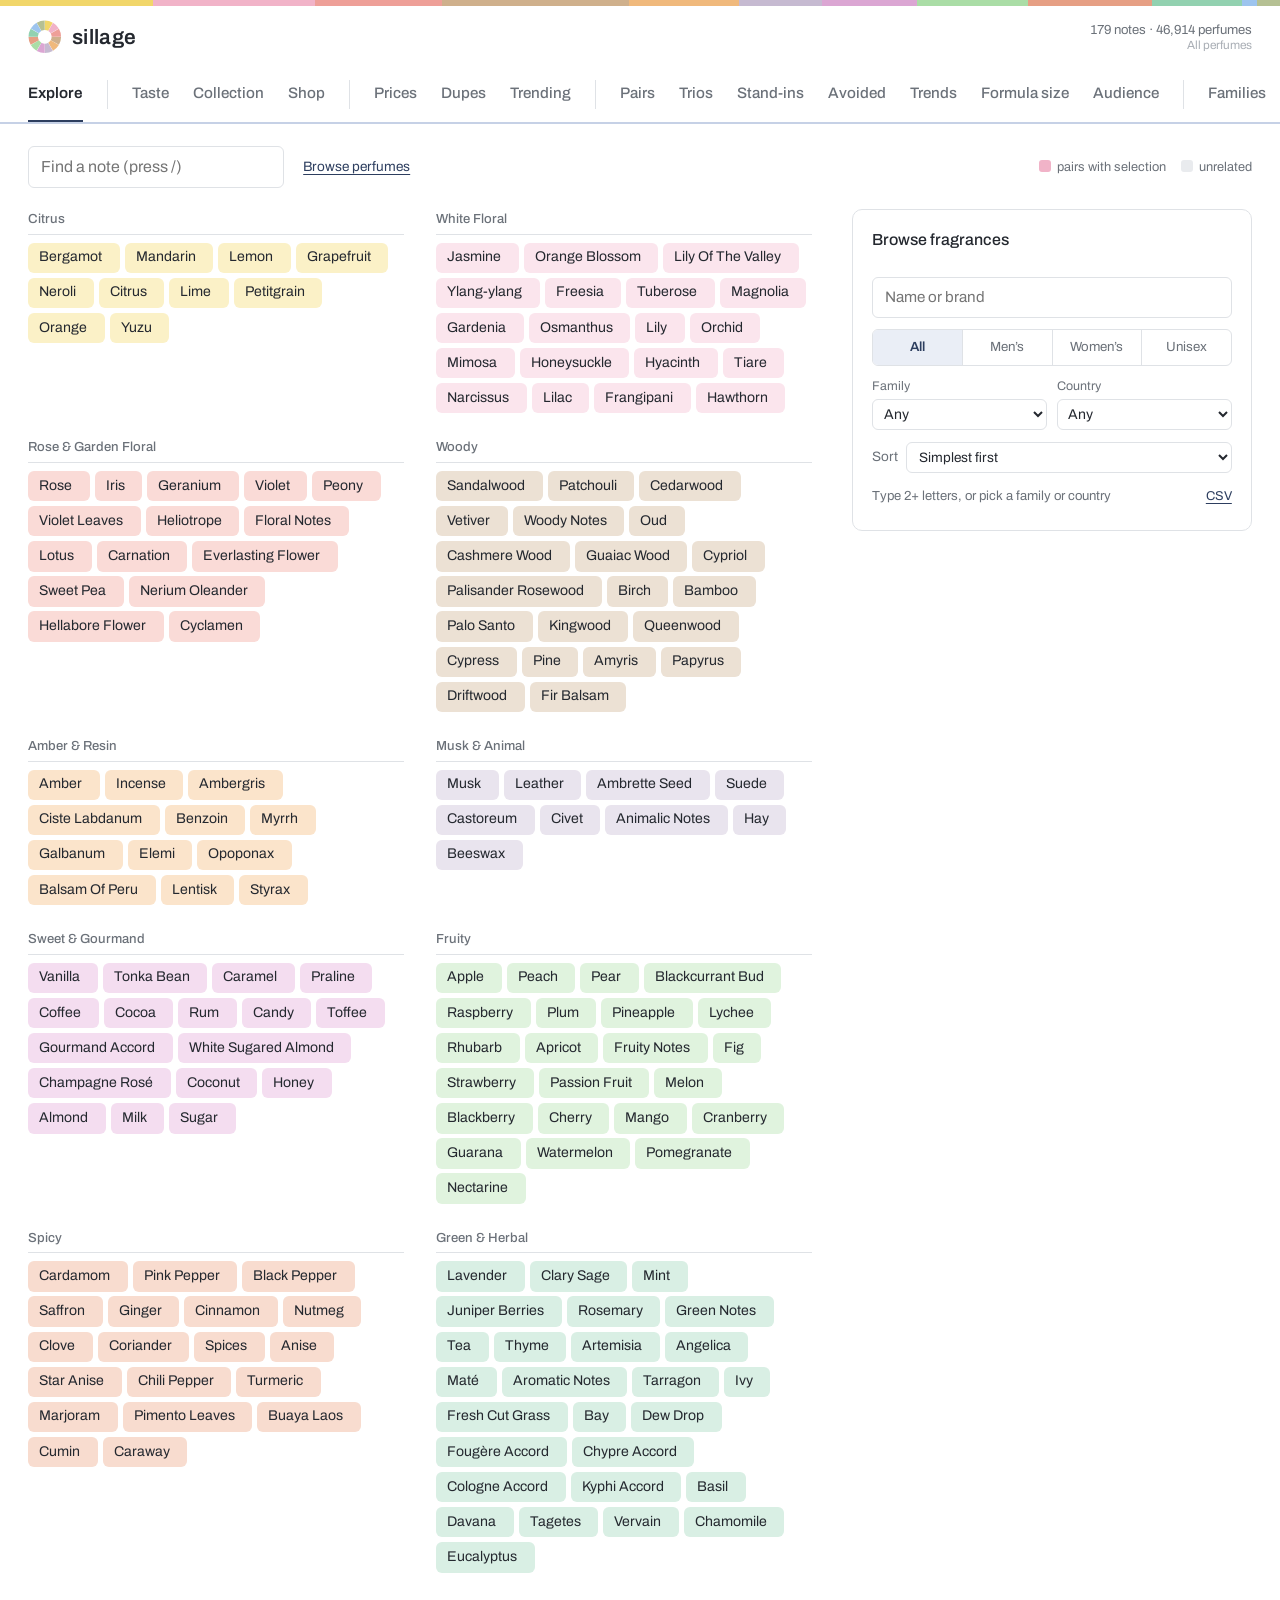
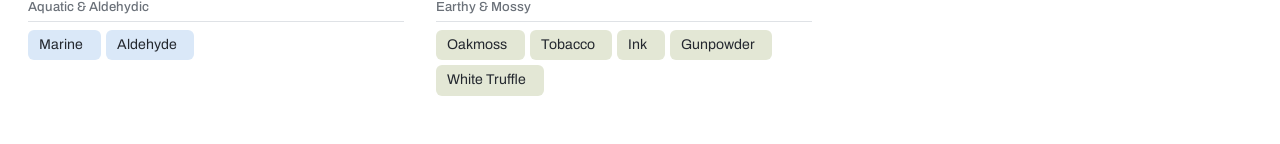
==== commit 007c911c: "New identity: scent-wheel mark, wordmark, and live palette ribbon; drop the old title Co-Authored-By" ====
--- a/site/index.html
+++ b/site/index.html
@@ -3,15 +3,17 @@
 <head>
 <meta charset="utf-8">
 <meta name="viewport" content="width=device-width, initial-scale=1, viewport-fit=cover">
-<title>What Goes With What</title>
+<title>Sillage</title>
 <meta name="description" content="Which perfume notes go together, and which fragrances fit.">
+<link rel="icon" href="data:image/svg+xml,%3Csvg%20xmlns%3D%22http%3A//www.w3.org/2000/svg%22%20viewBox%3D%220%200%2032%2032%22%3E%3Cpath%20d%3D%22M16.12%200.50A15.50%2015.50%200%200%201%2023.64%202.52L19.21%2010.34A6.51%206.51%200%200%200%2016.05%209.49Z%22%20fill%3D%22%23f1d66a%22/%3E%3Cpath%20d%3D%22M23.86%202.64A15.50%2015.50%200%200%201%2029.36%208.14L21.61%2012.70A6.51%206.51%200%200%200%2019.30%2010.39Z%22%20fill%3D%22%23f1b3c8%22/%3E%3Cpath%20d%3D%22M29.48%208.36A15.50%2015.50%200%200%201%2031.50%2015.88L22.51%2015.95A6.51%206.51%200%200%200%2021.66%2012.79Z%22%20fill%3D%22%23ee9f98%22/%3E%3Cpath%20d%3D%22M31.50%2016.12A15.50%2015.50%200%200%201%2029.48%2023.64L21.66%2019.21A6.51%206.51%200%200%200%2022.51%2016.05Z%22%20fill%3D%22%23cfb08c%22/%3E%3Cpath%20d%3D%22M29.36%2023.86A15.50%2015.50%200%200%201%2023.86%2029.36L19.30%2021.61A6.51%206.51%200%200%200%2021.61%2019.30Z%22%20fill%3D%22%23f0b97c%22/%3E%3Cpath%20d%3D%22M23.64%2029.48A15.50%2015.50%200%200%201%2016.12%2031.50L16.05%2022.51A6.51%206.51%200%200%200%2019.21%2021.66Z%22%20fill%3D%22%23c6bad1%22/%3E%3Cpath%20d%3D%22M15.88%2031.50A15.50%2015.50%200%200%201%208.36%2029.48L12.79%2021.66A6.51%206.51%200%200%200%2015.95%2022.51Z%22%20fill%3D%22%23dba6d3%22/%3E%3Cpath%20d%3D%22M8.14%2029.36A15.50%2015.50%200%200%201%202.64%2023.86L10.39%2019.30A6.51%206.51%200%200%200%2012.70%2021.61Z%22%20fill%3D%22%23aadda6%22/%3E%3Cpath%20d%3D%22M2.52%2023.64A15.50%2015.50%200%200%201%200.50%2016.12L9.49%2016.05A6.51%206.51%200%200%200%2010.34%2019.21Z%22%20fill%3D%22%23e69f84%22/%3E%3Cpath%20d%3D%22M0.50%2015.88A15.50%2015.50%200%200%201%202.52%208.36L10.34%2012.79A6.51%206.51%200%200%200%209.49%2015.95Z%22%20fill%3D%22%2392d1b0%22/%3E%3Cpath%20d%3D%22M2.64%208.14A15.50%2015.50%200%200%201%208.14%202.64L12.70%2010.39A6.51%206.51%200%200%200%2010.39%2012.70Z%22%20fill%3D%22%239dc4ee%22/%3E%3Cpath%20d%3D%22M8.36%202.52A15.50%2015.50%200%200%201%2015.88%200.50L15.95%209.49A6.51%206.51%200%200%200%2012.79%2010.34Z%22%20fill%3D%22%23b5c093%22/%3E%3C/svg%3E">
 <link rel="stylesheet" href="style.css">
 </head>
 <body data-view="explore">
 
+<div class="ribbon" id="ribbon" aria-hidden="true"></div>
 <header class="top">
-  <h1>What goes with what</h1>
-  <p class="stat"><span id="n-notes"></span> notes · <span id="n-perf"></span> perfumes</p>
+  <a class="brand" href="./" aria-label="Sillage, home"><svg class="mark" xmlns="http://www.w3.org/2000/svg" viewBox="0 0 32 32"><path d="M16.12 0.50A15.50 15.50 0 0 1 23.64 2.52L19.21 10.34A6.51 6.51 0 0 0 16.05 9.49Z" fill="#f1d66a"/><path d="M23.86 2.64A15.50 15.50 0 0 1 29.36 8.14L21.61 12.70A6.51 6.51 0 0 0 19.30 10.39Z" fill="#f1b3c8"/><path d="M29.48 8.36A15.50 15.50 0 0 1 31.50 15.88L22.51 15.95A6.51 6.51 0 0 0 21.66 12.79Z" fill="#ee9f98"/><path d="M31.50 16.12A15.50 15.50 0 0 1 29.48 23.64L21.66 19.21A6.51 6.51 0 0 0 22.51 16.05Z" fill="#cfb08c"/><path d="M29.36 23.86A15.50 15.50 0 0 1 23.86 29.36L19.30 21.61A6.51 6.51 0 0 0 21.61 19.30Z" fill="#f0b97c"/><path d="M23.64 29.48A15.50 15.50 0 0 1 16.12 31.50L16.05 22.51A6.51 6.51 0 0 0 19.21 21.66Z" fill="#c6bad1"/><path d="M15.88 31.50A15.50 15.50 0 0 1 8.36 29.48L12.79 21.66A6.51 6.51 0 0 0 15.95 22.51Z" fill="#dba6d3"/><path d="M8.14 29.36A15.50 15.50 0 0 1 2.64 23.86L10.39 19.30A6.51 6.51 0 0 0 12.70 21.61Z" fill="#aadda6"/><path d="M2.52 23.64A15.50 15.50 0 0 1 0.50 16.12L9.49 16.05A6.51 6.51 0 0 0 10.34 19.21Z" fill="#e69f84"/><path d="M0.50 15.88A15.50 15.50 0 0 1 2.52 8.36L10.34 12.79A6.51 6.51 0 0 0 9.49 15.95Z" fill="#92d1b0"/><path d="M2.64 8.14A15.50 15.50 0 0 1 8.14 2.64L12.70 10.39A6.51 6.51 0 0 0 10.39 12.70Z" fill="#9dc4ee"/><path d="M8.36 2.52A15.50 15.50 0 0 1 15.88 0.50L15.95 9.49A6.51 6.51 0 0 0 12.79 10.34Z" fill="#b5c093"/></svg><span class="word">sillage</span></a>
+  <p class="stat"><span id="n-notes"></span> notes · <span id="n-perf"></span> perfumes<span id="ribbon-cap" class="cap"></span></p>
 </header>
 
 <nav class="tabbar" id="tabbar" aria-label="Sections">
--- a/site/style.css
+++ b/site/style.css
@@ -30,7 +30,7 @@
 .top{max-width:80rem;margin:0 auto;padding:1rem 1.75rem .7rem;display:flex;justify-content:space-between;align-items:baseline;gap:1rem}
 .top h1{margin:0;font-size:1.15rem;font-weight:500;color:var(--ink);letter-spacing:-.01em}
 .stat{margin:0;font-size:.82rem;color:var(--mute)}
-.tabbar{position:sticky;top:0;z-index:25;background:#fff;border-bottom:1px solid var(--line)}
+.tabbar{position:sticky;top:6px;z-index:25;background:#fff;border-bottom:1px solid var(--line)}
 .tabbar-in{position:relative;max-width:80rem;margin:0 auto;padding:0 1.75rem;display:flex;align-items:stretch;gap:1.5rem;overflow-x:auto;scrollbar-width:none;-webkit-overflow-scrolling:touch}
 .tabbar-in::-webkit-scrollbar{display:none}
 .vt{flex:none;padding:.95rem 0;white-space:nowrap;font-size:.95rem;font-weight:500;color:var(--mute);border-bottom:3px solid transparent;margin-bottom:-1px}
@@ -235,6 +235,47 @@
 #coll-unres{margin-bottom:1rem;max-width:54rem}
 .count-n{font-weight:400;color:var(--mute)}
 
+/* ---------- colour: per-section themes ---------- */
+body[data-group="me"]{--accent:#1e6844;--accent-soft:#a9d9bf;--accent-wash:#e3f4ea}
+body[data-group="buy"]{--accent:#97580f;--accent-soft:#f0c98f;--accent-wash:#fbf0dc}
+body[data-group="insights"]{--accent:#235a98;--accent-soft:#a9c8ee;--accent-wash:#e6f0fb}
+body[data-group="styles"]{--accent:#86307a;--accent-soft:#dba6d3;--accent-wash:#f7e8f4}
+body[data-group="about"]{--accent:#4b5563;--accent-soft:#cbd0d6;--accent-wash:#eef0f2}
+.tabbar{border-bottom:2px solid var(--accent-soft)}
+.pane>.inner>.lede{background:var(--accent-wash);border-left:4px solid var(--accent);padding:.8rem 1rem;border-radius:0 8px 8px 0;max-width:46rem;color:var(--body)}
+.pane h3{color:var(--accent)}
+.grid th{border-bottom:2px solid var(--accent)}
+.grid th button.on{color:var(--accent)}
+.grid tbody tr:hover td{background:var(--accent-wash)}
+.sub{color:var(--mute)}
+
+/* ---------- colour: perfume profiles ---------- */
+.frag{border-left:4px solid var(--m,transparent);padding-left:.85rem}
+.mixrow{display:flex;align-items:center;gap:.6rem;margin:0 0 .55rem}
+.mix{display:flex;flex:none;width:7rem;height:.5rem;border-radius:3px;overflow:hidden;background:var(--surface)}
+.mix i{display:block;height:100%}
+.mix.big{width:100%;height:.9rem;border-radius:4px}
+.mixlab{font-size:.74rem;color:var(--mute)}
+.mix2{display:flex;flex-direction:column;gap:.3rem}
+.mix2 .mix{width:5rem}
+.palette{margin:.4rem 0 1.4rem;max-width:54rem}
+.palette h3{margin-top:0}
+.pal-key{display:flex;flex-wrap:wrap;gap:.3rem 1.1rem;margin-top:.5rem;font-size:.8rem;color:var(--mute)}
+.pal-key i{display:inline-block;width:.7rem;height:.7rem;border-radius:2px;margin-right:.35rem;vertical-align:-.05rem}
+
+/* ---------- brand: wheel mark + live palette ribbon ---------- */
+.ribbon{position:sticky;top:0;z-index:30;display:flex;height:6px;background:var(--surface)}
+.ribbon i{display:block;flex:0 1 0;min-width:0;transition:flex-grow .8s cubic-bezier(.3,.7,.2,1)}
+.top{align-items:center;padding:.9rem 1.75rem .8rem}
+.brand{display:flex;align-items:center;gap:.65rem;text-decoration:none;color:var(--ink)}
+.mark{width:2.1rem;height:2.1rem;flex:none;animation:turn 1.5s cubic-bezier(.2,.7,.2,1) both;transition:transform .6s cubic-bezier(.3,.7,.2,1)}
+.brand:hover .mark{transform:rotate(60deg)}
+.word{font-size:1.3rem;font-weight:600;letter-spacing:.015em;line-height:1}
+.stat{text-align:right;line-height:1.3}
+.cap{display:block;font-size:.74rem;color:var(--faint)}
+@keyframes turn{from{transform:rotate(-150deg) scale(.6);opacity:0}to{transform:none;opacity:1}}
+@media (prefers-reduced-motion:reduce){.mark{animation:none}.ribbon i{transition:none}}
+
 /* ---------- tablet / phone ---------- */
 @media (max-width:980px){
   .inner,.top{padding-left:1.1rem;padding-right:1.1rem}
@@ -281,4 +322,5 @@
   .sp{min-width:4.5rem}
   .stk{width:4.5rem}
   .stat{display:none}
-}
+  .top{padding:.8rem 1.1rem .7rem}
+}
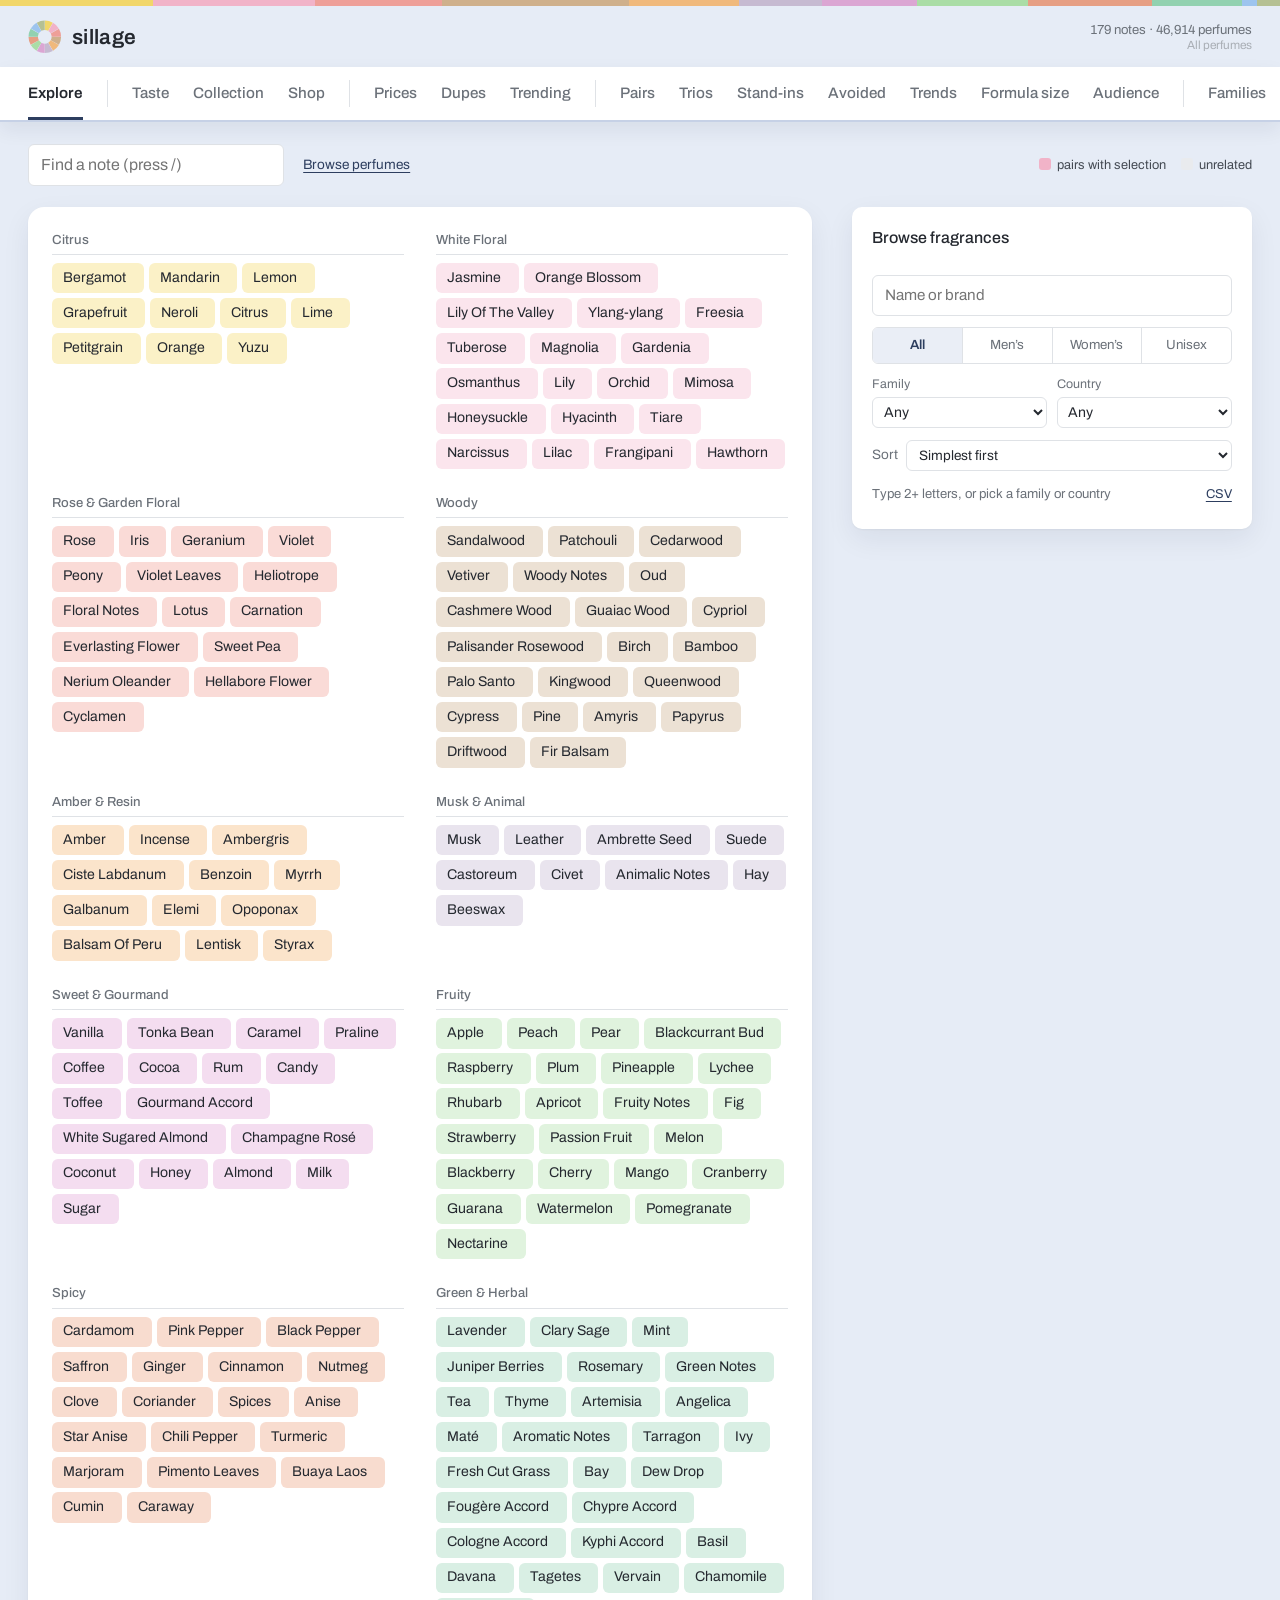
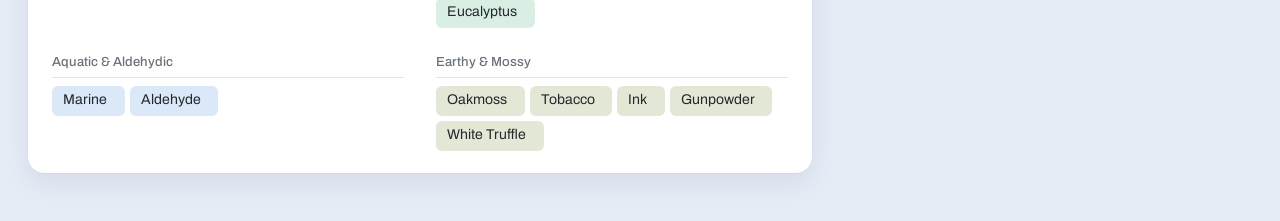
==== commit 2f17aaaa: "Harden tab bar against iOS elastic drag; add build stamp to About Co-Authored-By: Claude Sonnet 5.5 " ====
--- a/site/index.html
+++ b/site/index.html
@@ -213,6 +213,7 @@
       <dt>Data</dt><dd><span id="cat-stats"></span> Notes are mapped onto a fixed list of 153. Fragrance statistics elsewhere (pairs, trios, families, trends) come from the original 26k-perfume sample; Explore, Shop and Collection use the full catalog. Ratings are Parfumo’s. Rankings ignore anything under about 40 perfumes.</dd>
       <dt>Shop</dt><dd>Scores perfumes by loved notes (and notes common in your collection), your preferred families, rating, and how many notes you don’t yet own. It penalises avoided notes, near-copies of what you own, and look-alikes of what you disliked. Fit is relative to your best candidate.</dd>
     </dl>
+    <p class="small">Build: <span id="build-stamp"></span></p>
     <h3>Sources</h3>
     <table class="grid" id="t-src"></table>
   </div>
@@ -220,6 +221,7 @@
 
 </main>
 
+<script src="build.js"></script>
 <script src="data.js"></script>
 <script src="app.js"></script>
 <script src="me.js"></script>
--- a/site/style.css
+++ b/site/style.css
@@ -31,11 +31,11 @@
 .top h1{margin:0;font-size:1.15rem;font-weight:500;color:var(--ink);letter-spacing:-.01em}
 .stat{margin:0;font-size:.82rem;color:var(--mute)}
 .tabbar{position:sticky;top:6px;z-index:25;background:#fff;border-bottom:1px solid var(--line)}
-.tabbar-in{position:relative;max-width:80rem;margin:0 auto;padding:0 1.75rem;display:flex;align-items:stretch;gap:1.5rem;overflow-x:auto;scrollbar-width:none;-webkit-overflow-scrolling:touch}
+.tabbar-in{position:relative;max-width:80rem;margin:0 auto;padding:0 1.75rem;display:flex;align-items:stretch;gap:1.5rem;overflow-x:auto;overflow-y:hidden;overscroll-behavior:contain;scrollbar-width:none}
 .tabbar-in::-webkit-scrollbar{display:none}
-.vt{flex:none;padding:.95rem 0;white-space:nowrap;font-size:.95rem;font-weight:500;color:var(--mute);border-bottom:3px solid transparent;margin-bottom:-1px}
+.vt{touch-action:manipulation;flex:none;padding:.95rem 0;white-space:nowrap;font-size:.95rem;font-weight:500;color:var(--mute)}
 .vt:hover{color:var(--ink)}
-.vt.on{color:var(--ink);font-weight:600;border-bottom-color:var(--accent)}
+.vt.on{color:var(--ink);font-weight:600;box-shadow:inset 0 -3px 0 var(--accent)}
 .vsep{flex:none;width:1px;background:var(--line);margin:.8rem 0}
 .pane{min-height:60vh}
 .pane>.inner{padding-top:1.6rem;padding-bottom:3rem}
@@ -276,12 +276,33 @@
 @keyframes turn{from{transform:rotate(-150deg) scale(.6);opacity:0}to{transform:none;opacity:1}}
 @media (prefers-reduced-motion:reduce){.mark{animation:none}.ribbon i{transition:none}}
 
+/* ---------- depth: tinted canvas, white cards ---------- */
+:root{--canvas:#e6ecf6}
+body[data-group="me"]{--canvas:#e0efe6}
+body[data-group="buy"]{--canvas:#f5e8cf}
+body[data-group="insights"]{--canvas:#dfe9f7}
+body[data-group="styles"]{--canvas:#f1dded}
+body[data-group="about"]{--canvas:#e7e9ec}
+body{background:var(--canvas);transition:background .5s}
+html{background:var(--canvas)}
+.tabbar{background:#fff;box-shadow:0 8px 20px rgba(20,30,50,.07)}
+.pane>.inner{background:#fff;border-radius:16px;box-shadow:0 1px 2px rgba(20,30,50,.05),0 10px 28px rgba(20,30,50,.07);margin:1.5rem auto 3rem;padding:1.6rem 1.75rem 2rem;width:calc(100% - 3.5rem);max-width:80rem}
+.lab{padding:1.4rem 0 3rem}
+.board{background:#fff;border-radius:16px;box-shadow:0 1px 2px rgba(20,30,50,.05),0 10px 28px rgba(20,30,50,.07);padding:1.4rem 1.5rem}
+.panel{box-shadow:0 1px 2px rgba(20,30,50,.05),0 10px 28px rgba(20,30,50,.07);border-color:transparent}
+.finder .key,.finder .linkish{color:var(--accent)}
+.finder .key{color:var(--body)}
+.tboard{padding:1.2rem 1.3rem}
+.lab>.inner{padding:0;width:calc(100% - 3.5rem);max-width:80rem}
+
 /* ---------- tablet / phone ---------- */
 @media (max-width:980px){
   .inner,.top{padding-left:1.1rem;padding-right:1.1rem}
   .tabbar-in{padding:0 1.1rem;gap:1.3rem;-webkit-mask-image:linear-gradient(to right,#000 calc(100% - 2rem),transparent);mask-image:linear-gradient(to right,#000 calc(100% - 2rem),transparent)}
   .vt{font-size:.98rem}
-  .pane>.inner{padding-top:1.2rem}
+  .pane>.inner{padding:1.1rem .95rem 1.6rem;margin:.8rem auto 2rem;width:calc(100% - 1.2rem);border-radius:14px}
+  .board{padding:1rem .95rem;border-radius:14px}
+  .lab>.inner{width:calc(100% - 1.2rem)}
   .lab{padding-top:1rem}
   .lab-grid{grid-template-columns:1fr}
   .finder input{flex:1 1 100%;width:100%}
@@ -297,7 +318,7 @@
   .panel.open{max-height:82vh;max-height:82dvh;overflow:auto}
   .phead{position:sticky;top:0;background:#fff;padding:.5rem 1.1rem 0;z-index:2;cursor:pointer}
   .phead:before{content:"";display:block;width:2.4rem;height:4px;background:var(--line);border-radius:3px;margin:0 auto .6rem}
-  .sels{margin:0;flex-wrap:nowrap;overflow-x:auto;scrollbar-width:none}
+  .sels{margin:0;flex-wrap:nowrap;overflow-x:auto;overflow-y:hidden;scrollbar-width:none}
   .sels::-webkit-scrollbar{display:none}
   .sels .chip{flex:none}
   .count{display:none}
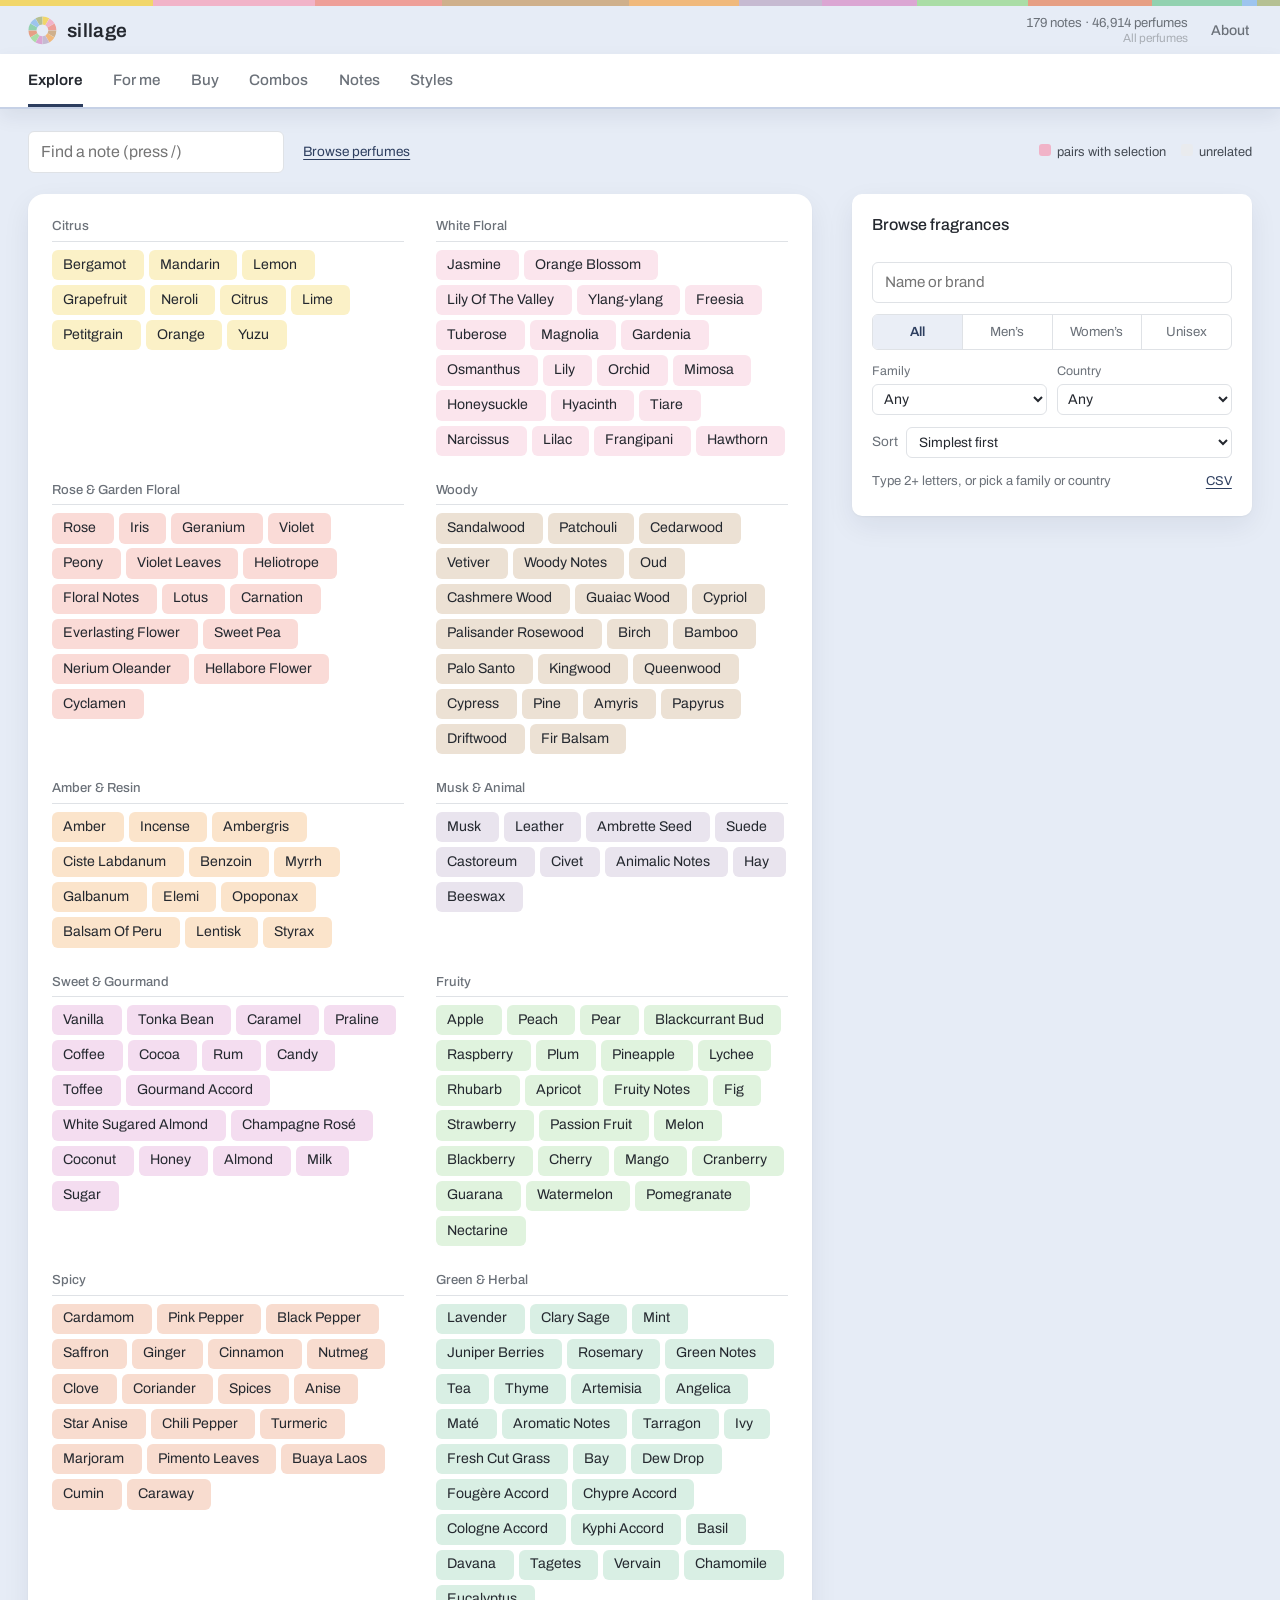
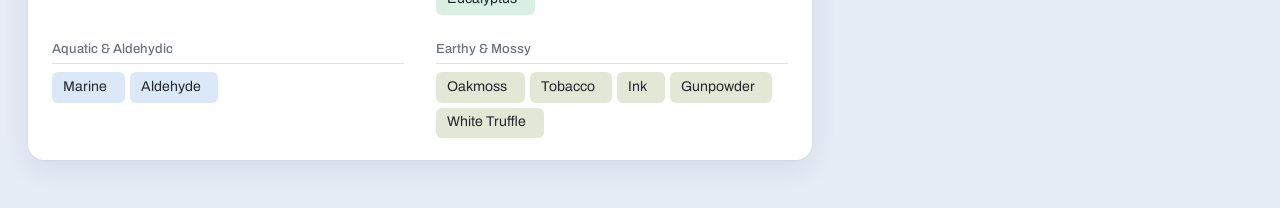
==== commit 44c3efa3: "Sticky header; collapse 19 tabs into 6 grouped tabs with pill switchers; About moves to header Co-Au" ====
--- a/site/index.html
+++ b/site/index.html
@@ -10,15 +10,17 @@
 </head>
 <body data-view="explore">
 
+<div class="chrome" id="chrome">
 <div class="ribbon" id="ribbon" aria-hidden="true"></div>
 <header class="top">
   <a class="brand" href="./" aria-label="Sillage, home"><svg class="mark" xmlns="http://www.w3.org/2000/svg" viewBox="0 0 32 32"><path d="M16.12 0.50A15.50 15.50 0 0 1 23.64 2.52L19.21 10.34A6.51 6.51 0 0 0 16.05 9.49Z" fill="#f1d66a"/><path d="M23.86 2.64A15.50 15.50 0 0 1 29.36 8.14L21.61 12.70A6.51 6.51 0 0 0 19.30 10.39Z" fill="#f1b3c8"/><path d="M29.48 8.36A15.50 15.50 0 0 1 31.50 15.88L22.51 15.95A6.51 6.51 0 0 0 21.66 12.79Z" fill="#ee9f98"/><path d="M31.50 16.12A15.50 15.50 0 0 1 29.48 23.64L21.66 19.21A6.51 6.51 0 0 0 22.51 16.05Z" fill="#cfb08c"/><path d="M29.36 23.86A15.50 15.50 0 0 1 23.86 29.36L19.30 21.61A6.51 6.51 0 0 0 21.61 19.30Z" fill="#f0b97c"/><path d="M23.64 29.48A15.50 15.50 0 0 1 16.12 31.50L16.05 22.51A6.51 6.51 0 0 0 19.21 21.66Z" fill="#c6bad1"/><path d="M15.88 31.50A15.50 15.50 0 0 1 8.36 29.48L12.79 21.66A6.51 6.51 0 0 0 15.95 22.51Z" fill="#dba6d3"/><path d="M8.14 29.36A15.50 15.50 0 0 1 2.64 23.86L10.39 19.30A6.51 6.51 0 0 0 12.70 21.61Z" fill="#aadda6"/><path d="M2.52 23.64A15.50 15.50 0 0 1 0.50 16.12L9.49 16.05A6.51 6.51 0 0 0 10.34 19.21Z" fill="#e69f84"/><path d="M0.50 15.88A15.50 15.50 0 0 1 2.52 8.36L10.34 12.79A6.51 6.51 0 0 0 9.49 15.95Z" fill="#92d1b0"/><path d="M2.64 8.14A15.50 15.50 0 0 1 8.14 2.64L12.70 10.39A6.51 6.51 0 0 0 10.39 12.70Z" fill="#9dc4ee"/><path d="M8.36 2.52A15.50 15.50 0 0 1 15.88 0.50L15.95 9.49A6.51 6.51 0 0 0 12.79 10.34Z" fill="#b5c093"/></svg><span class="word">sillage</span></a>
-  <p class="stat"><span id="n-notes"></span> notes · <span id="n-perf"></span> perfumes<span id="ribbon-cap" class="cap"></span></p>
+  <div class="hright"><p class="stat"><span id="n-notes"></span> notes · <span id="n-perf"></span> perfumes<span id="ribbon-cap" class="cap"></span></p><button class="aboutlink" data-view="about">About</button></div>
 </header>
 
 <nav class="tabbar" id="tabbar" aria-label="Sections">
   <div class="tabbar-in" id="vtabs" role="tablist"></div>
 </nav>
+</div>
 
 <main>
 
--- a/site/style.css
+++ b/site/style.css
@@ -36,7 +36,6 @@
 .vt{touch-action:manipulation;flex:none;padding:.95rem 0;white-space:nowrap;font-size:.95rem;font-weight:500;color:var(--mute)}
 .vt:hover{color:var(--ink)}
 .vt.on{color:var(--ink);font-weight:600;box-shadow:inset 0 -3px 0 var(--accent)}
-.vsep{flex:none;width:1px;background:var(--line);margin:.8rem 0}
 .pane{min-height:60vh}
 .pane>.inner{padding-top:1.6rem;padding-bottom:3rem}
 .lede{margin:0 0 1rem;max-width:44rem;color:var(--mute)}
@@ -238,7 +237,6 @@
 /* ---------- colour: per-section themes ---------- */
 body[data-group="me"]{--accent:#1e6844;--accent-soft:#a9d9bf;--accent-wash:#e3f4ea}
 body[data-group="buy"]{--accent:#97580f;--accent-soft:#f0c98f;--accent-wash:#fbf0dc}
-body[data-group="insights"]{--accent:#235a98;--accent-soft:#a9c8ee;--accent-wash:#e6f0fb}
 body[data-group="styles"]{--accent:#86307a;--accent-soft:#dba6d3;--accent-wash:#f7e8f4}
 body[data-group="about"]{--accent:#4b5563;--accent-soft:#cbd0d6;--accent-wash:#eef0f2}
 .tabbar{border-bottom:2px solid var(--accent-soft)}
@@ -264,7 +262,7 @@
 .pal-key i{display:inline-block;width:.7rem;height:.7rem;border-radius:2px;margin-right:.35rem;vertical-align:-.05rem}
 
 /* ---------- brand: wheel mark + live palette ribbon ---------- */
-.ribbon{position:sticky;top:0;z-index:30;display:flex;height:6px;background:var(--surface)}
+.ribbon{display:flex;height:6px;background:var(--surface)}
 .ribbon i{display:block;flex:0 1 0;min-width:0;transition:flex-grow .8s cubic-bezier(.3,.7,.2,1)}
 .top{align-items:center;padding:.9rem 1.75rem .8rem}
 .brand{display:flex;align-items:center;gap:.65rem;text-decoration:none;color:var(--ink)}
@@ -280,7 +278,6 @@
 :root{--canvas:#e6ecf6}
 body[data-group="me"]{--canvas:#e0efe6}
 body[data-group="buy"]{--canvas:#f5e8cf}
-body[data-group="insights"]{--canvas:#dfe9f7}
 body[data-group="styles"]{--canvas:#f1dded}
 body[data-group="about"]{--canvas:#e7e9ec}
 body{background:var(--canvas);transition:background .5s}
@@ -295,11 +292,33 @@
 .tboard{padding:1.2rem 1.3rem}
 .lab>.inner{padding:0;width:calc(100% - 3.5rem);max-width:80rem}
 
+/* ---------- sticky chrome, grouped tabs ---------- */
+.chrome{position:sticky;top:0;z-index:30}
+.hright{display:flex;align-items:center;gap:1.2rem}
+.aboutlink{font-size:.88rem;font-weight:500;color:var(--mute);padding:.3rem .2rem}
+.aboutlink:hover,.aboutlink.on{color:var(--ink)}
+.aboutlink.on{font-weight:600;text-decoration:underline;text-decoration-thickness:2px;text-underline-offset:5px;text-decoration-color:var(--accent)}
+.chrome .top{background:var(--canvas);transition:background .5s;padding:.5rem 1.75rem .45rem}
+.chrome .mark{width:1.8rem;height:1.8rem}
+.chrome .word{font-size:1.2rem}
+.tabbar-in{gap:1.9rem}
+#table,.lab{scroll-margin-top:calc(var(--tabh) + .6rem)}
+.vseg{display:flex;flex-wrap:wrap;gap:.4rem;margin:0 0 1.3rem}
+.vs{padding:.45rem 1rem;border-radius:999px;font-size:.9rem;font-weight:500;color:var(--body);background:var(--surface);transition:background .15s,color .15s}
+.vs:hover{background:var(--accent-wash);color:var(--accent)}
+.vs.on{background:var(--accent);color:#fff;font-weight:600}
+body[data-group="combos"]{--accent:#235a98;--accent-soft:#a9c8ee;--accent-wash:#e6f0fb;--canvas:#dfe9f7}
+body[data-group="notes"]{--accent:#0f6b73;--accent-soft:#a8d8dc;--accent-wash:#e1f3f4;--canvas:#dbeeee}
+
 /* ---------- tablet / phone ---------- */
 @media (max-width:980px){
   .inner,.top{padding-left:1.1rem;padding-right:1.1rem}
-  .tabbar-in{padding:0 1.1rem;gap:1.3rem;-webkit-mask-image:linear-gradient(to right,#000 calc(100% - 2rem),transparent);mask-image:linear-gradient(to right,#000 calc(100% - 2rem),transparent)}
-  .vt{font-size:.98rem}
+  .tabbar-in{padding:0 .9rem;gap:1.05rem}
+  .tabbar-in.scrolls{-webkit-mask-image:linear-gradient(to right,#000 calc(100% - 2rem),transparent);mask-image:linear-gradient(to right,#000 calc(100% - 2rem),transparent)}
+  .vt{font-size:.92rem;padding:.8rem 0}
+  .chrome .top{padding:.4rem 1.1rem .35rem}
+  .vseg{gap:.35rem;margin-bottom:1rem}
+  .vs{padding:.5rem .85rem;font-size:.88rem}
   .pane>.inner{padding:1.1rem .95rem 1.6rem;margin:.8rem auto 2rem;width:calc(100% - 1.2rem);border-radius:14px}
   .board{padding:1rem .95rem;border-radius:14px}
   .lab>.inner{width:calc(100% - 1.2rem)}
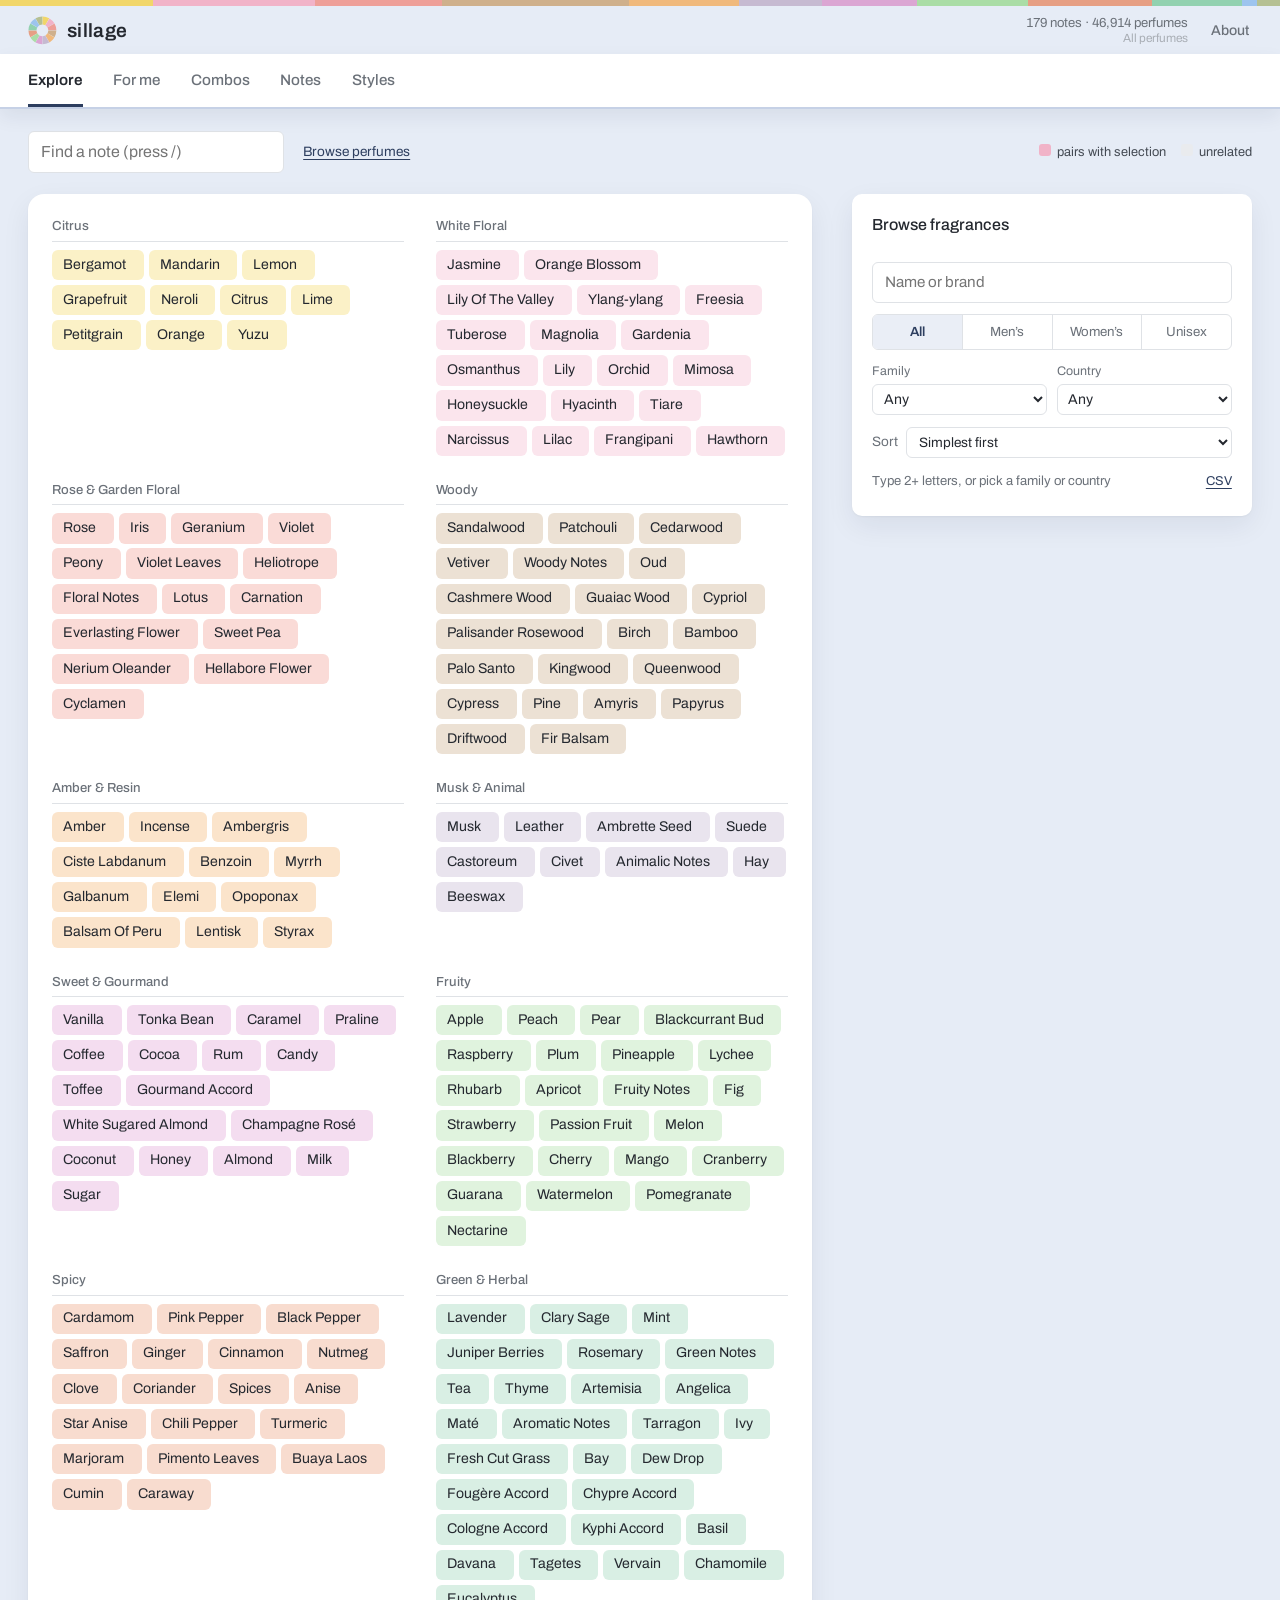
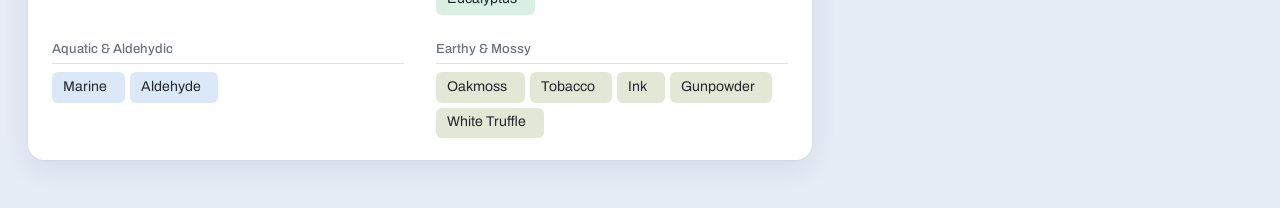
==== commit 09858074: "Remove the Buy tab (Prices, Dupes, Trending) Co-Authored-By: Claude Sonnet 5.5 <noreply@anthropic.co" ====
--- a/site/index.html
+++ b/site/index.html
@@ -78,36 +78,6 @@
   </div>
 </section>
 
-<section class="pane" id="v-prices" data-view="prices" hidden>
-  <div class="inner">
-    <p class="lede">Decant price per ml (EUR, Sep–Oct 2026) at 3, 10 and 30 ml. Cheapest way to try something before a full bottle.</p>
-    <input class="tabfilter" data-filter="t-prices" type="search" placeholder="Filter by perfume, house or note" aria-label="Filter">
-    <table class="grid" id="t-prices"></table>
-  </div>
-</section>
-
-<section class="pane" id="v-dupes" data-view="dupes" hidden>
-  <div class="inner">
-    <p class="lede">Original versus dupe, EU price per ml. “Same notes” compares note lists where both are in the catalog: the lower it is, the less alike they are.</p>
-    <input class="tabfilter" data-filter="t-dupes" type="search" placeholder="Filter by perfume or house" aria-label="Filter">
-    <table class="grid" id="t-dupes"></table>
-  </div>
-</section>
-
-<section class="pane" id="v-trending" data-view="trending" hidden>
-  <div class="inner">
-    <p class="lede">What Europe buys in decants, October 2025 to September 2026. Movers are for <span id="trend-period"></span>.</p>
-    <h3>Most bought</h3>
-    <table class="grid" id="t-eu"></table>
-    <h3>Climbing</h3>
-    <table class="grid" id="t-clm"></table>
-    <h3>Falling</h3>
-    <table class="grid" id="t-fal"></table>
-    <h3>Houses</h3>
-    <table class="grid" id="t-dh"></table>
-  </div>
-</section>
-
 <section class="pane" id="v-pairs" data-view="pairs" hidden>
   <div class="inner">
     <p class="lede">Notes that appear together far more often than their popularity predicts.</p>
--- a/site/style.css
+++ b/site/style.css
@@ -236,7 +236,6 @@
 
 /* ---------- colour: per-section themes ---------- */
 body[data-group="me"]{--accent:#1e6844;--accent-soft:#a9d9bf;--accent-wash:#e3f4ea}
-body[data-group="buy"]{--accent:#97580f;--accent-soft:#f0c98f;--accent-wash:#fbf0dc}
 body[data-group="styles"]{--accent:#86307a;--accent-soft:#dba6d3;--accent-wash:#f7e8f4}
 body[data-group="about"]{--accent:#4b5563;--accent-soft:#cbd0d6;--accent-wash:#eef0f2}
 .tabbar{border-bottom:2px solid var(--accent-soft)}
@@ -277,11 +276,11 @@
 /* ---------- depth: tinted canvas, white cards ---------- */
 :root{--canvas:#e6ecf6}
 body[data-group="me"]{--canvas:#e0efe6}
-body[data-group="buy"]{--canvas:#f5e8cf}
 body[data-group="styles"]{--canvas:#f1dded}
 body[data-group="about"]{--canvas:#e7e9ec}
 body{background:var(--canvas);transition:background .5s}
 html{background:var(--canvas)}
+html,body{overscroll-behavior-y:none}
 .tabbar{background:#fff;box-shadow:0 8px 20px rgba(20,30,50,.07)}
 .pane>.inner{background:#fff;border-radius:16px;box-shadow:0 1px 2px rgba(20,30,50,.05),0 10px 28px rgba(20,30,50,.07);margin:1.5rem auto 3rem;padding:1.6rem 1.75rem 2rem;width:calc(100% - 3.5rem);max-width:80rem}
 .lab{padding:1.4rem 0 3rem}
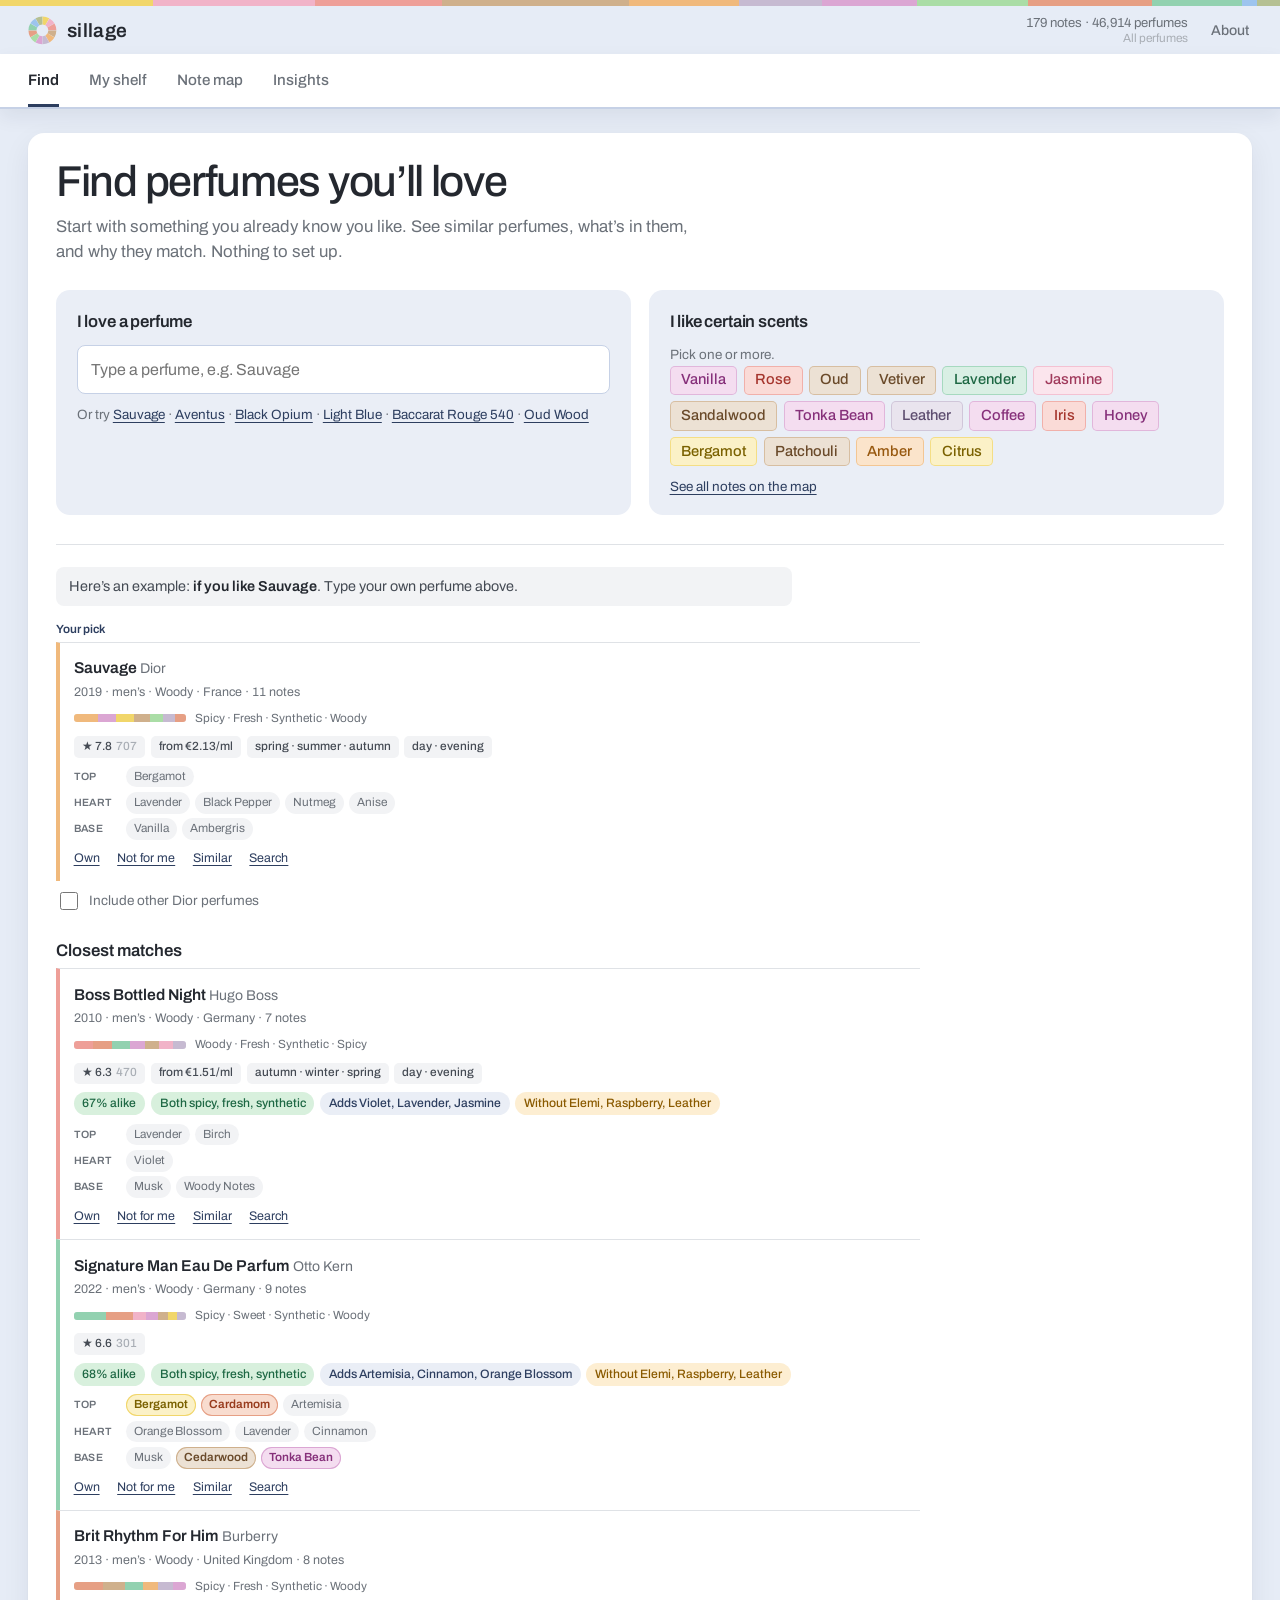
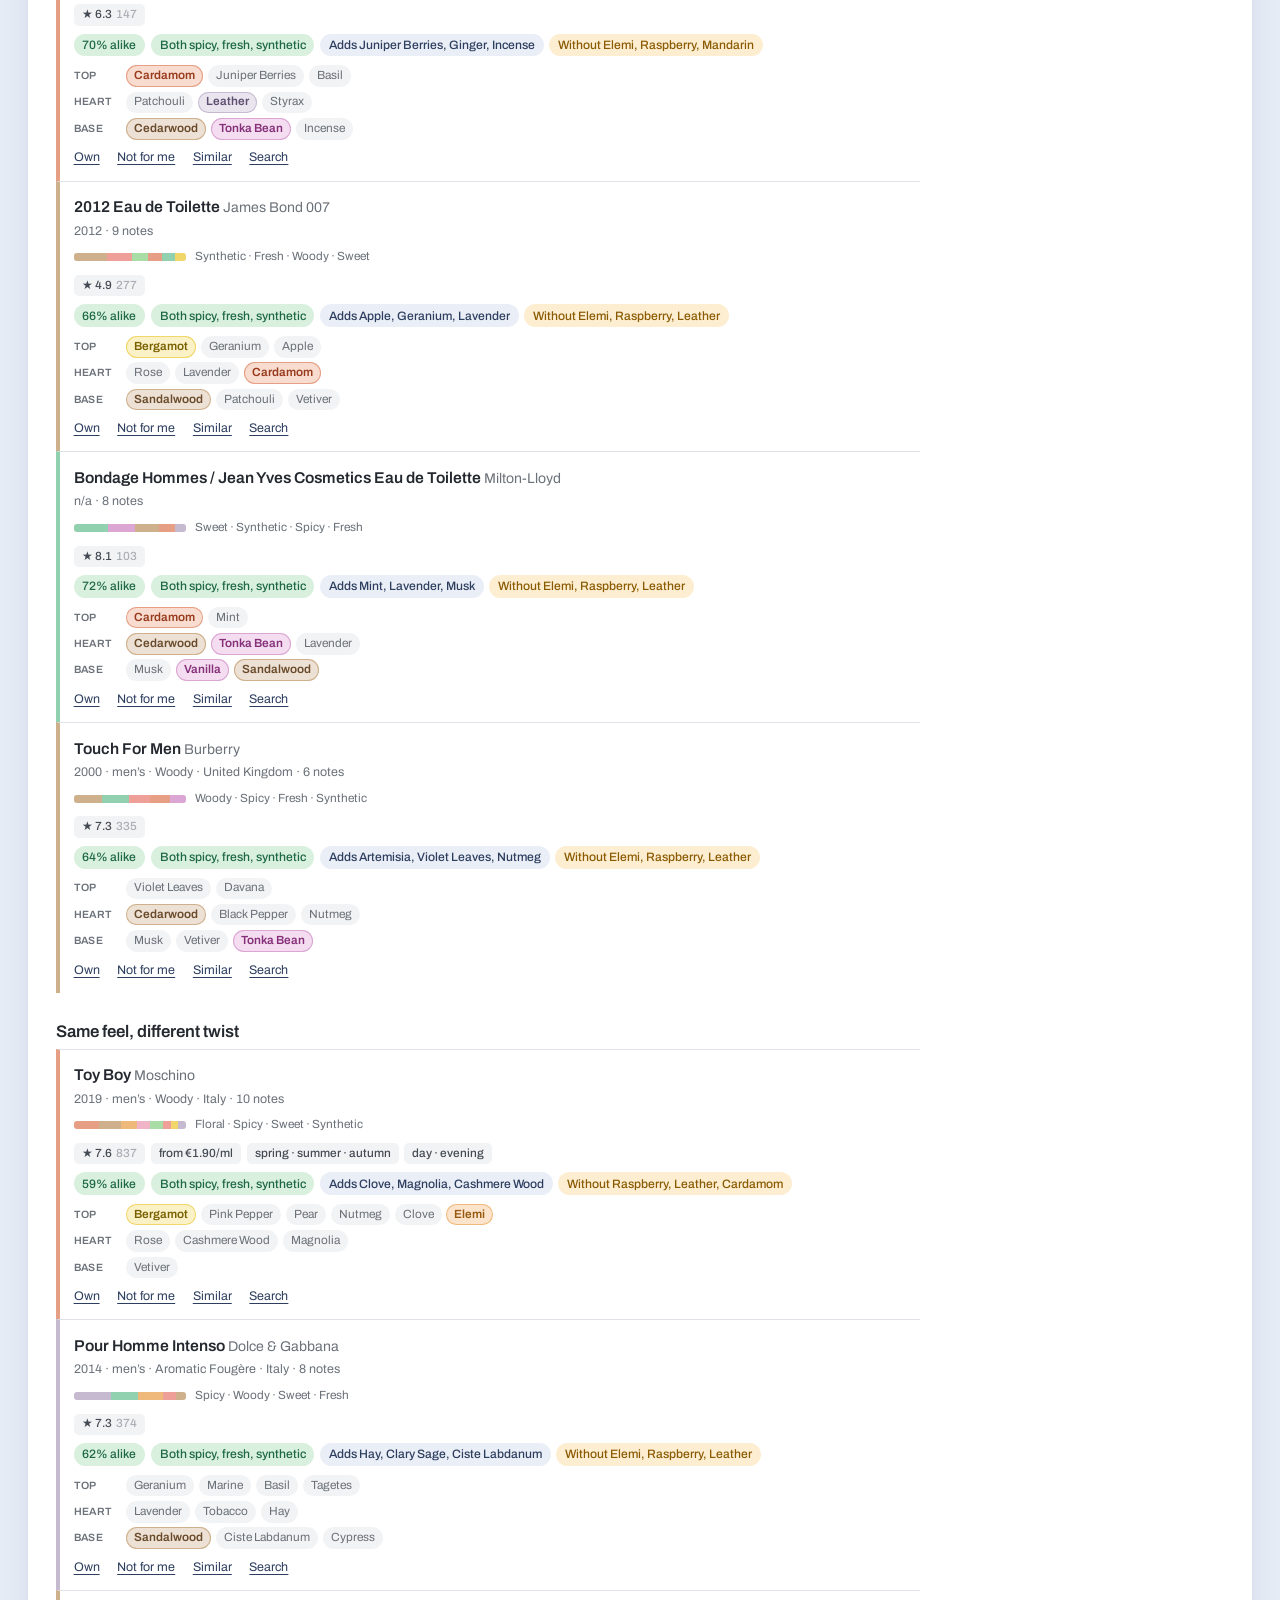
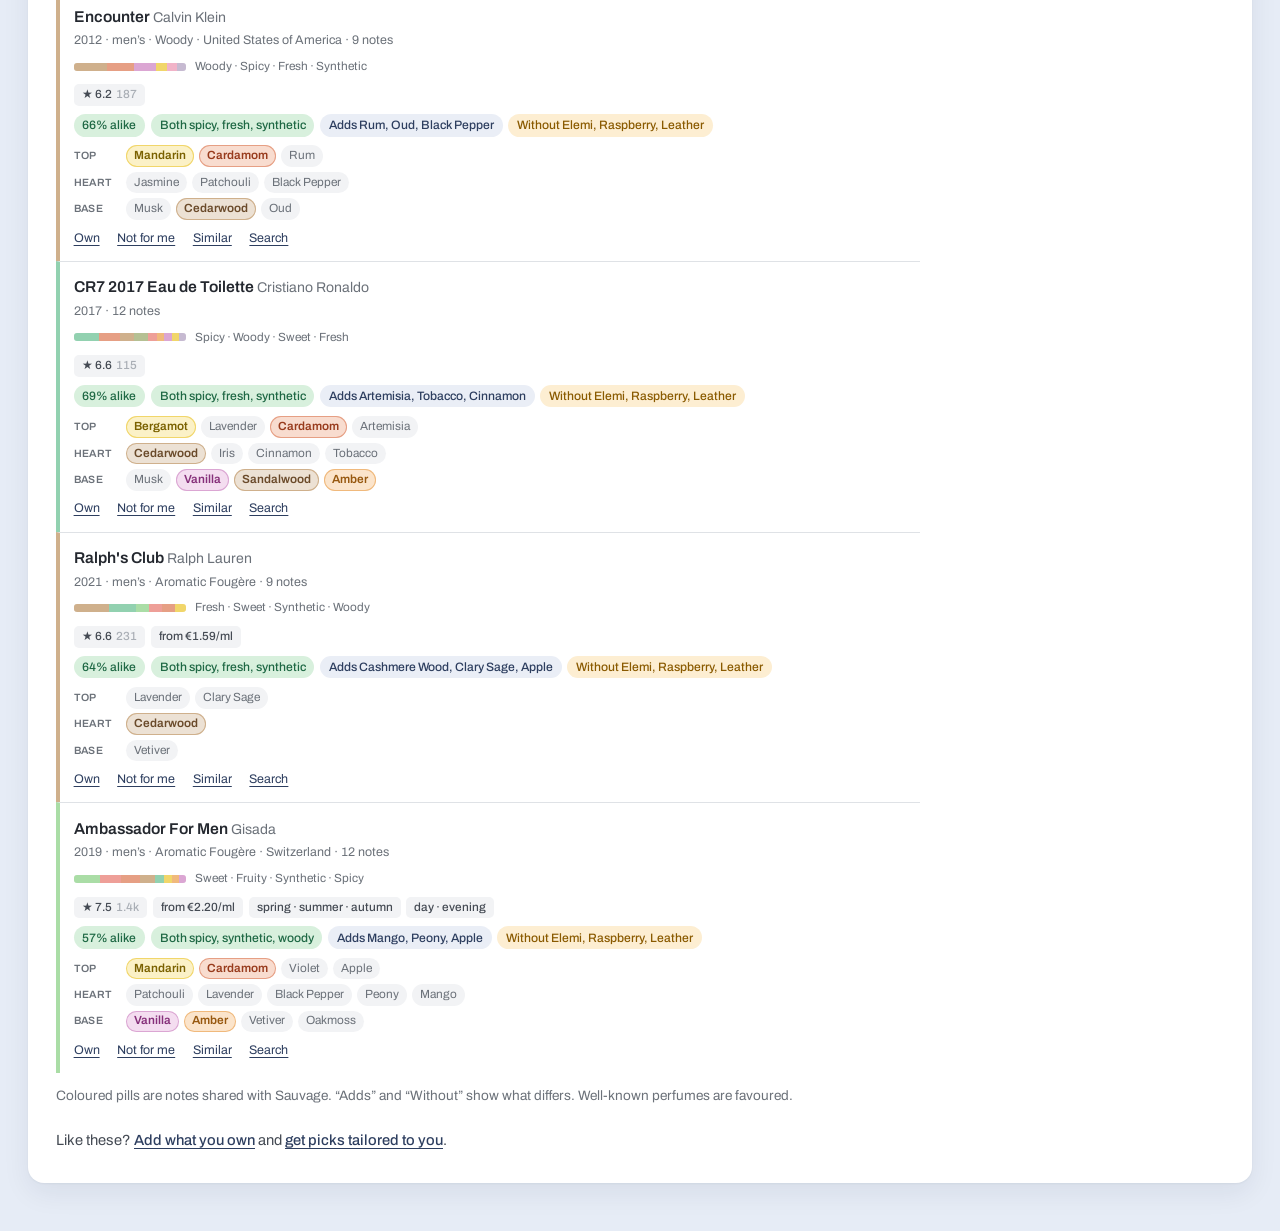
==== commit 692a3767: "Find front door: start from a perfume or scents you like; accords; better similarity; tabs by intent" ====
--- a/site/index.html
+++ b/site/index.html
@@ -4,11 +4,11 @@
 <meta charset="utf-8">
 <meta name="viewport" content="width=device-width, initial-scale=1, viewport-fit=cover">
 <title>Sillage</title>
-<meta name="description" content="Which perfume notes go together, and which fragrances fit.">
+<meta name="description" content="Find perfumes you will love. Start from a perfume or a scent you like and see similar perfumes, what is in them, and why they match.">
 <link rel="icon" href="data:image/svg+xml,%3Csvg%20xmlns%3D%22http%3A//www.w3.org/2000/svg%22%20viewBox%3D%220%200%2032%2032%22%3E%3Cpath%20d%3D%22M16.12%200.50A15.50%2015.50%200%200%201%2023.64%202.52L19.21%2010.34A6.51%206.51%200%200%200%2016.05%209.49Z%22%20fill%3D%22%23f1d66a%22/%3E%3Cpath%20d%3D%22M23.86%202.64A15.50%2015.50%200%200%201%2029.36%208.14L21.61%2012.70A6.51%206.51%200%200%200%2019.30%2010.39Z%22%20fill%3D%22%23f1b3c8%22/%3E%3Cpath%20d%3D%22M29.48%208.36A15.50%2015.50%200%200%201%2031.50%2015.88L22.51%2015.95A6.51%206.51%200%200%200%2021.66%2012.79Z%22%20fill%3D%22%23ee9f98%22/%3E%3Cpath%20d%3D%22M31.50%2016.12A15.50%2015.50%200%200%201%2029.48%2023.64L21.66%2019.21A6.51%206.51%200%200%200%2022.51%2016.05Z%22%20fill%3D%22%23cfb08c%22/%3E%3Cpath%20d%3D%22M29.36%2023.86A15.50%2015.50%200%200%201%2023.86%2029.36L19.30%2021.61A6.51%206.51%200%200%200%2021.61%2019.30Z%22%20fill%3D%22%23f0b97c%22/%3E%3Cpath%20d%3D%22M23.64%2029.48A15.50%2015.50%200%200%201%2016.12%2031.50L16.05%2022.51A6.51%206.51%200%200%200%2019.21%2021.66Z%22%20fill%3D%22%23c6bad1%22/%3E%3Cpath%20d%3D%22M15.88%2031.50A15.50%2015.50%200%200%201%208.36%2029.48L12.79%2021.66A6.51%206.51%200%200%200%2015.95%2022.51Z%22%20fill%3D%22%23dba6d3%22/%3E%3Cpath%20d%3D%22M8.14%2029.36A15.50%2015.50%200%200%201%202.64%2023.86L10.39%2019.30A6.51%206.51%200%200%200%2012.70%2021.61Z%22%20fill%3D%22%23aadda6%22/%3E%3Cpath%20d%3D%22M2.52%2023.64A15.50%2015.50%200%200%201%200.50%2016.12L9.49%2016.05A6.51%206.51%200%200%200%2010.34%2019.21Z%22%20fill%3D%22%23e69f84%22/%3E%3Cpath%20d%3D%22M0.50%2015.88A15.50%2015.50%200%200%201%202.52%208.36L10.34%2012.79A6.51%206.51%200%200%200%209.49%2015.95Z%22%20fill%3D%22%2392d1b0%22/%3E%3Cpath%20d%3D%22M2.64%208.14A15.50%2015.50%200%200%201%208.14%202.64L12.70%2010.39A6.51%206.51%200%200%200%2010.39%2012.70Z%22%20fill%3D%22%239dc4ee%22/%3E%3Cpath%20d%3D%22M8.36%202.52A15.50%2015.50%200%200%201%2015.88%200.50L15.95%209.49A6.51%206.51%200%200%200%2012.79%2010.34Z%22%20fill%3D%22%23b5c093%22/%3E%3C/svg%3E">
 <link rel="stylesheet" href="style.css">
 </head>
-<body data-view="explore">
+<body data-view="find">
 
 <div class="chrome" id="chrome">
 <div class="ribbon" id="ribbon" aria-hidden="true"></div>
@@ -24,9 +24,32 @@
 
 <main>
 
-<div class="pane" id="v-explore" data-view="explore">
+<section class="pane" id="v-find" data-view="find">
+  <div class="inner">
+    <h1 class="hero-h">Find perfumes you’ll love</h1>
+    <p class="hero-p">Start with something you already know you like. See similar perfumes, what’s in them, and why they match. Nothing to set up.</p>
+    <div class="starts">
+      <div class="start">
+        <h2>I love a perfume</h2>
+        <input id="fp-q" type="search" placeholder="Type a perfume, e.g. Sauvage" autocomplete="off" spellcheck="false" aria-label="A perfume you love">
+        <ul id="fp-sugg" class="sugg"></ul>
+        <p class="eg">Or try <span id="fp-eg"></span></p>
+      </div>
+      <div class="start">
+        <h2>I like certain scents</h2>
+        <p class="eg">Pick one or more.</p>
+        <div id="fn-chips" class="chiprow"></div>
+        <p class="eg"><button class="linkish" data-view="explore">See all notes on the map</button></p>
+      </div>
+    </div>
+    <div id="find-out"></div>
+  </div>
+</section>
+
+<div class="pane" id="v-explore" data-view="explore" hidden>
   <section class="lab" id="table">
     <div class="inner">
+      <p class="intro-line">Tap a note you like. The map lights up the notes that usually go with it. Then open <b>Fragrances</b> to see real perfumes that use them.</p>
       <div class="finder">
         <input id="q" type="search" autocomplete="off" spellcheck="false" placeholder="Find a note (press /)" aria-label="Find a note">
         <button id="lookup" class="linkish">Browse perfumes</button>
@@ -43,7 +66,7 @@
 
 <section class="pane" id="v-taste" data-view="taste" hidden>
   <div class="inner">
-    <p class="lede">Tap a note to cycle: <b>love</b>, <b>avoid</b>, off. Everything here is saved in this browser only.</p>
+    <p class="lede">Mark notes you <b>love</b> (+) or want to <b>avoid</b> (−); tap again to clear. <b>Picks</b> uses this to suggest perfumes. Saved only in this browser.</p>
     <p class="tbar"><span id="taste-sum"></span><span><button class="linkish" data-export>Export</button><label class="linkish filelab">Import<input id="import" type="file" accept="application/json" hidden></label><button class="linkish" data-clear-me>Reset</button></span></p>
     <p class="tbar"><span class="save-status"></span><span><button class="linkish" data-backup-link>Copy backup link</button></span></p>
     <div id="taste-board" class="board tboard"></div>
@@ -56,7 +79,7 @@
 
 <section class="pane" id="v-collection" data-view="collection" hidden>
   <div class="inner">
-    <p class="lede">What you own. Shop steers away from near-copies and towards what fills gaps.</p>
+    <p class="lede">Add the perfumes you own. <b>Picks</b> then avoids near-copies and favours what fills gaps. You’ll also see which scents you lean on.</p>
     <p class="tbar"><span class="save-status"></span><span><button class="linkish" data-backup-link>Copy backup link</button><button class="linkish" data-export>Download</button><label class="linkish filelab">Import<input id="import2" type="file" accept="application/json" hidden></label></span></p>
     <div id="coll-unres"></div>
     <input id="coll-q" class="tabfilter" type="search" placeholder="Search a perfume to add" autocomplete="off" aria-label="Search a perfume to add">
@@ -71,6 +94,7 @@
 
 <section class="pane" id="v-shop" data-view="shop" hidden>
   <div class="inner">
+    <p class="lede">Perfumes ranked for you, from the notes you love, what you own and what you avoid. Each shows <i>why</i> it was picked.</p>
     <div id="shop-ctl"></div>
     <p id="shop-sum" class="hint"></p>
     <ul id="shop-list" class="flist"></ul>
@@ -80,7 +104,7 @@
 
 <section class="pane" id="v-pairs" data-view="pairs" hidden>
   <div class="inner">
-    <p class="lede">Notes that appear together far more often than their popularity predicts.</p>
+    <p class="lede">Notes perfumers pair far more often than chance. Use it to guess what a perfume smells like, or to build a combination. <b>Fragrances</b> shows perfumes that use a pair.</p>
     <input class="tabfilter" data-filter="t-pairs" type="search" placeholder="Filter by note" aria-label="Filter">
     <table class="grid" id="t-pairs"></table>
   </div>
@@ -96,7 +120,7 @@
 
 <section class="pane" id="v-swap" data-view="swap" hidden>
   <div class="inner">
-    <p class="lede">Notes with near-identical partners that rarely appear together. Candidates to swap for each other.</p>
+    <p class="lede">Notes that play the same role but are rarely used together, so one can often replace the other.</p>
     <input class="tabfilter" data-filter="t-swap" type="search" placeholder="Filter by note" aria-label="Filter">
     <table class="grid" id="t-swap"></table>
   </div>
@@ -197,5 +221,6 @@
 <script src="data.js"></script>
 <script src="app.js"></script>
 <script src="me.js"></script>
+<script src="find.js"></script>
 </body>
 </html>
--- a/site/style.css
+++ b/site/style.css
@@ -309,6 +309,39 @@
 body[data-group="combos"]{--accent:#235a98;--accent-soft:#a9c8ee;--accent-wash:#e6f0fb;--canvas:#dfe9f7}
 body[data-group="notes"]{--accent:#0f6b73;--accent-soft:#a8d8dc;--accent-wash:#e1f3f4;--canvas:#dbeeee}
 
+/* ---------- find: the front door ---------- */
+.hero-h{margin:0 0 .5rem;font-size:clamp(1.7rem,4.6vw,2.7rem);font-weight:500;letter-spacing:-.03em;line-height:1.1;color:var(--ink)}
+.hero-p{margin:0 0 1.6rem;max-width:40rem;color:var(--mute);font-size:1.05rem}
+.starts{display:grid;grid-template-columns:1fr 1fr;gap:1.1rem}
+.start{background:var(--accent-wash);border-radius:14px;padding:1.2rem 1.3rem 1.1rem}
+.start h2{margin:0 0 .7rem;font-size:1.05rem;font-weight:600;color:var(--ink);letter-spacing:-.01em}
+.start input{font:inherit;font-size:1rem;color:var(--ink);background:#fff;border:1px solid var(--accent-soft);border-radius:8px;padding:.7rem .85rem;width:100%;outline:none;-webkit-appearance:none;appearance:none}
+.start input:focus{border-color:var(--accent);box-shadow:0 0 0 3px var(--accent-soft)}
+.eg{margin:.7rem 0 0;font-size:.84rem;color:var(--mute)}
+.eg .linkish{font-size:.84rem}
+.sugg{list-style:none;margin:.4rem 0 0;padding:0}
+.sugg button{display:flex;align-items:baseline;gap:.5rem;width:100%;text-align:left;padding:.55rem .6rem;border-radius:8px;font-size:.92rem}
+.sugg button:hover{background:#fff}
+.sugg span{color:var(--mute);font-size:.82rem}
+.sugg i{font-style:normal;margin-left:auto;font-size:.78rem;color:var(--mute)}
+.chip.qn{cursor:pointer;font-size:.92rem;padding:.3rem .65rem}
+.chip.qn.on{background:var(--d);color:#fff;border-color:var(--d)}
+#find-out{margin-top:1.8rem;border-top:1px solid var(--line);padding-top:1.4rem;scroll-margin-top:calc(var(--tabh) + .6rem)}
+.pane h3.res-h{margin:1.6rem 0 .3rem;font-size:1.05rem;color:var(--ink)}
+.res-h b{font-weight:600}
+.res-h .cnt{font-weight:400;color:var(--mute);margin-left:.4rem;font-size:.9rem}
+.eg-cap{margin:0 0 .9rem;padding:.55rem .8rem;background:var(--surface);border-radius:8px;font-size:.9rem;color:var(--body);max-width:46rem}
+.tag{font-size:.74rem;font-weight:600;color:var(--accent);margin:0 0 .2rem}
+.pickcard{margin-bottom:.4rem}
+.chk.house{margin:.5rem 0 0}
+.next{margin:1.4rem 0 0;font-size:.92rem;color:var(--body)}
+.next .act{font-size:.92rem}
+.intro-line{margin:0 0 1rem;max-width:44rem;color:var(--body)}
+.vnav{margin:0 0 1.3rem}
+.vrow{display:flex;align-items:center;gap:.7rem;flex-wrap:wrap;margin-bottom:.55rem}
+.vrow .vseg{margin:0}
+.vlabel{flex:none;width:7.2rem;font-size:.78rem;font-weight:600;color:var(--mute)}
+
 /* ---------- tablet / phone ---------- */
 @media (max-width:980px){
   .inner,.top{padding-left:1.1rem;padding-right:1.1rem}
@@ -316,7 +349,9 @@
   .tabbar-in.scrolls{-webkit-mask-image:linear-gradient(to right,#000 calc(100% - 2rem),transparent);mask-image:linear-gradient(to right,#000 calc(100% - 2rem),transparent)}
   .vt{font-size:.92rem;padding:.8rem 0}
   .chrome .top{padding:.4rem 1.1rem .35rem}
-  .vseg{gap:.35rem;margin-bottom:1rem}
+  .vseg{gap:.35rem}
+  .vlabel{width:100%}
+  .starts{grid-template-columns:1fr}
   .vs{padding:.5rem .85rem;font-size:.88rem}
   .pane>.inner{padding:1.1rem .95rem 1.6rem;margin:.8rem auto 2rem;width:calc(100% - 1.2rem);border-radius:14px}
   .board{padding:1rem .95rem;border-radius:14px}
